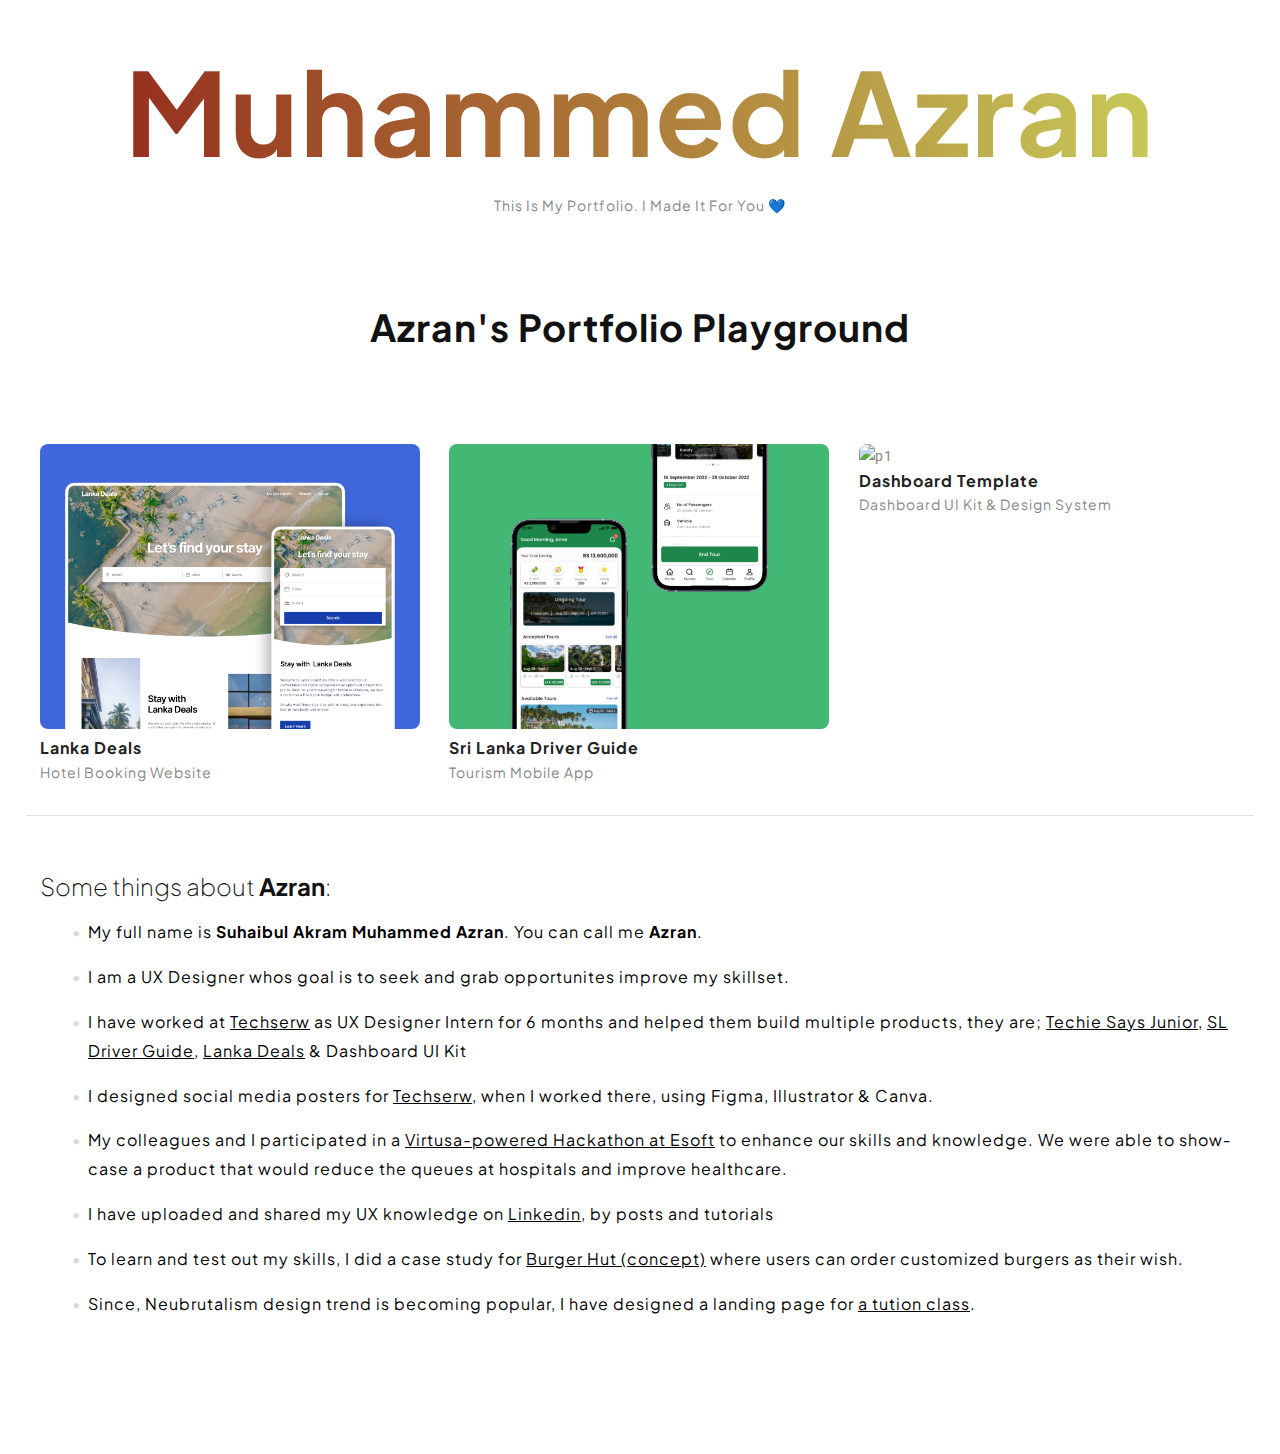
==== index.html @ 8e79121b "Initial commit" ====
<!DOCTYPE html>
<html lang="en-US">

<head>
	<meta charset="UTF-8">
	<meta name="viewport" content="width=device-width, initial-scale=1">
	<title>Muhammed Azran</title>
	<link href='https://fonts.googleapis.com/css?family=Inter' rel='stylesheet'>
	<link href='https://fonts.googleapis.com/css?family=Plus Jakarta Sans' rel='stylesheet'>
	<link rel='stylesheet' href='css/woocommerce-layout.css' type='text/css' media='all' />
	<link rel='stylesheet' href='css/woocommerce-smallscreen.css' type='text/css'
		media='only screen and (max-width: 768px)' />
	<link rel='stylesheet' href='css/woocommerce.css' type='text/css' media='all' />
	<link rel='stylesheet' href='css/font-awesome.min.css' type='text/css' media='all' />
	<link rel='stylesheet' href='css/style.css' type='text/css' media='all' />
	<link rel='stylesheet'
		href='https://fonts.googleapis.com/css?family=Oswald:400,500,700%7CRoboto:400,500,700%7CHerr+Von+Muellerhoff:400,500,700%7CQuattrocento+Sans:400,500,700'
		type='text/css' media='all' />
	<link rel='stylesheet' href='css/easy-responsive-shortcodes.css' type='text/css' media='all' />
	<link rel="icon" type="image/png" href="./images/linkedin_pfp.jpg">
</head>

<body id="home" class="home page page-template page-template-template-portfolio page-template-template-portfolio-php">
	
	<div id="page">
		<div class="container">
			<header id="masthead" class="site-header">
				<div class="site-branding">
					<h1 class="site-title"><a href="index.html" rel="home" id="gradient">Muhammed Azran</a></h1>

				</div>
				<!-- <nav id="site-navigation" class="main-navigation">
					<button class="menu-toggle">Menu</button>
					<a class="skip-link screen-reader-text" href="#content">Skip to content</a>
					<div class="menu-menu-1-container">
						<ul id="menu-menu-1" class="menu">
							<li><a href="index.html">About</a></li>
							<li><a href="index.html">View resume</a></li>

						</ul>
					</div>
				</nav> -->
				<p id="hi" style="text-align: center; font-family: 'Plus Jakarta Sans'; ">This Is My Portfolio. I Made It For You 💙</p>
			</header>
			
			<!-- #masthead --> 
			<div id="content" class="site-content">
				
				<p id="intro">
					Azran's Portfolio Playground
				</p>
				
				<div id="primary" class="content-area column full">
					<main id="main" class="site-main">
						<div class="grid portfoliogrid">
							<article class="hentry">
								<header class="entry-header">
									<div class="entry-thumbnail">
										<a href="./projects/lanka_deals.html"><img src="./images/thumbnail/LD_thumbnail.png" style="border-radius: 8px;"
												alt="p1" /></a>
									</div>
									<h2 class="entry-title"><a href="./projects/lanka_deals.html" rel="bookmark">Lanka
											Deals</a></h2>
									<p class='portfoliotype'>Hotel Booking Website</p>
									
								</header>
							</article>

							<article class="hentry">
								<header class="entry-header">
									<div class="entry-thumbnail">
										<a href="./projects/lanka_deals.html"><img src="./images/thumbnail/DT_thumbnail.png" style="border-radius: 8px;"
												alt="p1" /></a>
									</div>
									<h2 class="entry-title"><a href="./projects/lanka_deals.html" rel="bookmark">Sri Lanka 
											Driver Guide</a></h2>
											<p class='portfoliotype'>Tourism Mobile App</p>
								</header>
							</article>

							<article class="hentry">
								<header class="entry-header">
									<div class="entry-thumbnail">
										<a href="portfolio-item.html"><img src="./images/thumbnail/DB_thumbnail.png" style="border-radius: 8px;"
												alt="p1" /></a>
									</div>
									<h2 class="entry-title"><a href="portfolio-item.html" rel="bookmark">Dashboard Template</a></h2>
									<p class='portfoliotype'>Dashboard UI Kit & Design System</p>
								</header>
							</article>

							

						</div>
						<!-- .grid -->
						
						
						<br />
						<div class="some-things" style="margin-top: 2%; margin-bottom: 10%;">
							
							<h2 id="heading_two" style="font-family: 'Plus Jakarta Sans';">Some things about <b>Azran</b>:</h2>
							<ul>
								<li>My full name is <b>Suhaibul Akram Muhammed Azran</b>. You can call me <b>Azran</b>.</li>
								<li>I am a UX Designer whos goal is to seek and grab opportunites improve my skillset.</li>
								<li>I have worked at <a href="https://www.linkedin.com/company/techserw/" target="_blank">Techserw</a> as UX Designer Intern for 6 months and helped them build multiple products, they are; <a href="https://www.linkedin.com/feed/update/urn:li:activity:7049580180809404416?updateEntityUrn=urn%3Ali%3Afs_feedUpdate%3A%28V2%2Curn%3Ali%3Aactivity%3A7049580180809404416%29" target="_blank">Techie Says Junior</a>, <a href="https://www.linkedin.com/posts/techserw_techserw-techserwlabs-digitaltourism-activity-7041606076043051008-Xbdq?utm_source=share&utm_medium=member_desktop" target="_blank">SL Driver Guide</a>, <a href="https://www.linkedin.com/posts/techserw_techserw-techserwlabs-webdevelopment-activity-7043968050135515136-sPEC?utm_source=share&utm_medium=member_desktop" target="_blank">Lanka Deals</a> & Dashboard UI Kit</li>
								<li>I designed social media posters for <a href="https://www.linkedin.com/company/techserw/" target="_blank">Techserw</a>, when I worked there, using Figma, Illustrator & Canva.</li>
								<li>My colleagues and I participated in a <a href="https://www.linkedin.com/posts/hanifa-rifnaz-89a1b9203_hackathon-hackathon2022-coding-activity-7036550914165387264-wun8?utm_source=share&utm_medium=member_desktop" target="_blank">Virtusa-powered Hackathon at Esoft</a> to enhance our skills and knowledge. We were able to showcase a product that would reduce the queues at hospitals and improve healthcare.</li>
								<li>I have uploaded and shared my UX knowledge on <a href="https://lk.linkedin.com/in/muhammed-azran-5962b0202" target="_blank">Linkedin</a>, by posts and tutorials</li>
								<li>To learn and test out my skills, I did a case study for <a href="https://www.behance.net/gallery/147103217/Burger-Hut-Design-project" target="_blank">Burger Hut (concept)</a>  where users can order customized burgers as their wish.</li>
								<li>Since, Neubrutalism design trend is becoming popular, I have designed a landing page for <a href="https://www.behance.net/gallery/167445521/Landing-page-with-Neubrutalism-design" target="_blank">a tution class</a>. </li>
							  </ul>
							  
						</div>
						
					</main>
					<!-- #main -->
					
				</div>
				<!-- #primary -->
			</div>
			<!-- #content -->
		</div>
		
		
		<!-- .container -->
		<!-- <footer id="colophon" class="site-footer">
			<div class="container">
				<div class="site-info">
					
					
				</div>
			</div>
		</footer> -->
		<a href="#top" class="smoothup" title="Back to top"><span class="genericon genericon-collapse"></span></a>
	</div>
	<!-- #page -->
	<script src='js/jquery.js'></script>
	<script src='js/plugins.js'></script>
	<script src='js/scripts.js'></script>
	<script src='js/masonry.pkgd.min.js'></script>
</body>

</html>
---- css/woocommerce-layout.css ----
.woocommerce #content div.product .woocommerce-tabs ul.tabs:after,.woocommerce #content div.product .woocommerce-tabs ul.tabs:before,.woocommerce #content div.product div.thumbnails:after,.woocommerce #content div.product div.thumbnails:before,.woocommerce .col2-set:after,.woocommerce .col2-set:before,.woocommerce div.product .woocommerce-tabs ul.tabs:after,.woocommerce div.product .woocommerce-tabs ul.tabs:before,.woocommerce div.product div.thumbnails:after,.woocommerce div.product div.thumbnails:before,.woocommerce-page #content div.product .woocommerce-tabs ul.tabs:after,.woocommerce-page #content div.product .woocommerce-tabs ul.tabs:before,.woocommerce-page #content div.product div.thumbnails:after,.woocommerce-page #content div.product div.thumbnails:before,.woocommerce-page .col2-set:after,.woocommerce-page .col2-set:before,.woocommerce-page div.product .woocommerce-tabs ul.tabs:after,.woocommerce-page div.product .woocommerce-tabs ul.tabs:before,.woocommerce-page div.product div.thumbnails:after,.woocommerce-page div.product div.thumbnails:before{content:" ";display:table}.woocommerce #content div.product .woocommerce-tabs,.woocommerce #content div.product .woocommerce-tabs ul.tabs:after,.woocommerce #content div.product div.thumbnails a.first,.woocommerce #content div.product div.thumbnails:after,.woocommerce .cart-collaterals:after,.woocommerce .col2-set:after,.woocommerce .woocommerce-pagination ul.page-numbers:after,.woocommerce div.product .woocommerce-tabs,.woocommerce div.product .woocommerce-tabs ul.tabs:after,.woocommerce div.product div.thumbnails a.first,.woocommerce div.product div.thumbnails:after,.woocommerce ul.products,.woocommerce ul.products li.first,.woocommerce ul.products:after,.woocommerce-page #content div.product .woocommerce-tabs,.woocommerce-page #content div.product .woocommerce-tabs ul.tabs:after,.woocommerce-page #content div.product div.thumbnails a.first,.woocommerce-page #content div.product div.thumbnails:after,.woocommerce-page .cart-collaterals:after,.woocommerce-page .col2-set:after,.woocommerce-page .woocommerce-pagination ul.page-numbers:after,.woocommerce-page div.product .woocommerce-tabs,.woocommerce-page div.product .woocommerce-tabs ul.tabs:after,.woocommerce-page div.product div.thumbnails a.first,.woocommerce-page div.product div.thumbnails:after,.woocommerce-page ul.products,.woocommerce-page ul.products li.first,.woocommerce-page ul.products:after{clear:both}.woocommerce .col2-set,.woocommerce-page .col2-set{width:100%}.woocommerce .col2-set .col-1,.woocommerce-page .col2-set .col-1{float:left;width:48%}.woocommerce .col2-set .col-2,.woocommerce-page .col2-set .col-2{float:right;width:48%}.woocommerce img,.woocommerce-page img{height:auto;max-width:100%}.woocommerce #content div.product div.images,.woocommerce div.product div.images,.woocommerce-page #content div.product div.images,.woocommerce-page div.product div.images{float:left;width:48%}.woocommerce #content div.product div.thumbnails a,.woocommerce div.product div.thumbnails a,.woocommerce-page #content div.product div.thumbnails a,.woocommerce-page div.product div.thumbnails a{float:left;width:30.75%;margin-right:3.8%;margin-bottom:1em}.woocommerce #content div.product div.thumbnails a.last,.woocommerce div.product div.thumbnails a.last,.woocommerce-page #content div.product div.thumbnails a.last,.woocommerce-page div.product div.thumbnails a.last{margin-right:0}.woocommerce #content div.product div.thumbnails.columns-1 a,.woocommerce div.product div.thumbnails.columns-1 a,.woocommerce-page #content div.product div.thumbnails.columns-1 a,.woocommerce-page div.product div.thumbnails.columns-1 a{width:100%;margin-right:0;float:none}.woocommerce #content div.product div.thumbnails.columns-2 a,.woocommerce div.product div.thumbnails.columns-2 a,.woocommerce-page #content div.product div.thumbnails.columns-2 a,.woocommerce-page div.product div.thumbnails.columns-2 a{width:48%}.woocommerce #content div.product div.thumbnails.columns-4 a,.woocommerce div.product div.thumbnails.columns-4 a,.woocommerce-page #content div.product div.thumbnails.columns-4 a,.woocommerce-page div.product div.thumbnails.columns-4 a{width:22.05%}.woocommerce #content div.product div.thumbnails.columns-5 a,.woocommerce div.product div.thumbnails.columns-5 a,.woocommerce-page #content div.product div.thumbnails.columns-5 a,.woocommerce-page div.product div.thumbnails.columns-5 a{width:16.9%}.woocommerce #content div.product div.summary,.woocommerce div.product div.summary,.woocommerce-page #content div.product div.summary,.woocommerce-page div.product div.summary{float:right;width:48%}.woocommerce #content div.product .woocommerce-tabs ul.tabs li,.woocommerce div.product .woocommerce-tabs ul.tabs li,.woocommerce-page #content div.product .woocommerce-tabs ul.tabs li,.woocommerce-page div.product .woocommerce-tabs ul.tabs li{display:inline-block}.woocommerce #content div.product #reviews .comment:after,.woocommerce #content div.product #reviews .comment:before,.woocommerce .woocommerce-pagination ul.page-numbers:after,.woocommerce .woocommerce-pagination ul.page-numbers:before,.woocommerce div.product #reviews .comment:after,.woocommerce div.product #reviews .comment:before,.woocommerce ul.products:after,.woocommerce ul.products:before,.woocommerce-page #content div.product #reviews .comment:after,.woocommerce-page #content div.product #reviews .comment:before,.woocommerce-page .woocommerce-pagination ul.page-numbers:after,.woocommerce-page .woocommerce-pagination ul.page-numbers:before,.woocommerce-page div.product #reviews .comment:after,.woocommerce-page div.product #reviews .comment:before,.woocommerce-page ul.products:after,.woocommerce-page ul.products:before{content:" ";display:table}.woocommerce #content div.product #reviews .comment:after,.woocommerce div.product #reviews .comment:after,.woocommerce-page #content div.product #reviews .comment:after,.woocommerce-page div.product #reviews .comment:after{clear:both}.woocommerce #content div.product #reviews .comment img,.woocommerce div.product #reviews .comment img,.woocommerce-page #content div.product #reviews .comment img,.woocommerce-page div.product #reviews .comment img{float:right;height:auto}.woocommerce ul.products li.product,.woocommerce-page ul.products li.product{float:left;margin:0 3.8% 2.992em 0;padding:0;position:relative;width:22.05%}.woocommerce ul.products li.last,.woocommerce-page ul.products li.last{margin-right:0}.woocommerce-page.columns-1 ul.products li.product,.woocommerce.columns-1 ul.products li.product{width:100%;margin-right:0}.woocommerce-page.columns-2 ul.products li.product,.woocommerce.columns-2 ul.products li.product{width:48%}.woocommerce-page.columns-3 ul.products li.product,.woocommerce.columns-3 ul.products li.product{width:30.75%}.woocommerce-page.columns-5 ul.products li.product,.woocommerce.columns-5 ul.products li.product{width:16.95%}.woocommerce-page.columns-6 ul.products li.product,.woocommerce.columns-6 ul.products li.product{width:13.5%}.woocommerce .woocommerce-result-count,.woocommerce-page .woocommerce-result-count{float:left}.woocommerce .woocommerce-ordering,.woocommerce-page .woocommerce-ordering{float:right}.woocommerce .woocommerce-pagination ul.page-numbers li,.woocommerce-page .woocommerce-pagination ul.page-numbers li{display:inline-block}.woocommerce #content table.cart img,.woocommerce table.cart img,.woocommerce-page #content table.cart img,.woocommerce-page table.cart img{height:auto}.woocommerce #content table.cart td.actions,.woocommerce table.cart td.actions,.woocommerce-page #content table.cart td.actions,.woocommerce-page table.cart td.actions{text-align:right}.woocommerce #content table.cart td.actions .input-text,.woocommerce table.cart td.actions .input-text,.woocommerce-page #content table.cart td.actions .input-text,.woocommerce-page table.cart td.actions .input-text{width:80px}.woocommerce #content table.cart td.actions .coupon,.woocommerce table.cart td.actions .coupon,.woocommerce-page #content table.cart td.actions .coupon,.woocommerce-page table.cart td.actions .coupon{float:left}.woocommerce #content table.cart td.actions .coupon label,.woocommerce table.cart td.actions .coupon label,.woocommerce-page #content table.cart td.actions .coupon label,.woocommerce-page table.cart td.actions .coupon label{display:none}.woocommerce .cart-collaterals .shipping_calculator:after,.woocommerce .cart-collaterals .shipping_calculator:before,.woocommerce .cart-collaterals:after,.woocommerce .cart-collaterals:before,.woocommerce form .form-row:after,.woocommerce form .form-row:before,.woocommerce ul.cart_list li:after,.woocommerce ul.cart_list li:before,.woocommerce ul.product_list_widget li:after,.woocommerce ul.product_list_widget li:before,.woocommerce-page .cart-collaterals .shipping_calculator:after,.woocommerce-page .cart-collaterals .shipping_calculator:before,.woocommerce-page .cart-collaterals:after,.woocommerce-page .cart-collaterals:before,.woocommerce-page form .form-row:after,.woocommerce-page form .form-row:before,.woocommerce-page ul.cart_list li:after,.woocommerce-page ul.cart_list li:before,.woocommerce-page ul.product_list_widget li:after,.woocommerce-page ul.product_list_widget li:before{content:" ";display:table}.woocommerce .cart-collaterals,.woocommerce-page .cart-collaterals{width:100%}.woocommerce .cart-collaterals .related,.woocommerce-page .cart-collaterals .related{width:30.75%;float:left}.woocommerce .cart-collaterals .cross-sells,.woocommerce-page .cart-collaterals .cross-sells{width:48%;float:left}.woocommerce .cart-collaterals .cross-sells ul.products,.woocommerce-page .cart-collaterals .cross-sells ul.products{float:none}.woocommerce .cart-collaterals .cross-sells ul.products li,.woocommerce-page .cart-collaterals .cross-sells ul.products li{width:48%}.woocommerce .cart-collaterals .shipping_calculator,.woocommerce-page .cart-collaterals .shipping_calculator{width:48%;clear:right;float:right}.woocommerce .cart-collaterals .shipping_calculator:after,.woocommerce form .form-row-wide,.woocommerce form .form-row:after,.woocommerce ul.cart_list li:after,.woocommerce ul.product_list_widget li:after,.woocommerce-page .cart-collaterals .shipping_calculator:after,.woocommerce-page form .form-row-wide,.woocommerce-page form .form-row:after,.woocommerce-page ul.cart_list li:after,.woocommerce-page ul.product_list_widget li:after{clear:both}.woocommerce .cart-collaterals .shipping_calculator .col2-set .col-1,.woocommerce .cart-collaterals .shipping_calculator .col2-set .col-2,.woocommerce-page .cart-collaterals .shipping_calculator .col2-set .col-1,.woocommerce-page .cart-collaterals .shipping_calculator .col2-set .col-2{width:47%}.woocommerce .cart-collaterals .cart_totals,.woocommerce-page .cart-collaterals .cart_totals{float:right;width:48%}.woocommerce ul.cart_list li img,.woocommerce ul.product_list_widget li img,.woocommerce-page ul.cart_list li img,.woocommerce-page ul.product_list_widget li img{float:right;height:auto}.woocommerce form .form-row label,.woocommerce-page form .form-row label{display:block}.woocommerce form .form-row label.checkbox,.woocommerce-page form .form-row label.checkbox{display:inline}.woocommerce form .form-row select,.woocommerce-page form .form-row select{width:100%}.woocommerce form .form-row .input-text,.woocommerce-page form .form-row .input-text{box-sizing:border-box;width:100%}.woocommerce form .form-row-first,.woocommerce form .form-row-last,.woocommerce-page form .form-row-first,.woocommerce-page form .form-row-last{float:left;width:47%;overflow:visible}.woocommerce form .form-row-last,.woocommerce-page form .form-row-last{float:right}.woocommerce #payment .form-row select,.woocommerce-page #payment .form-row select{width:auto}.woocommerce #payment .terms,.woocommerce #payment .wc-terms-and-conditions,.woocommerce-page #payment .terms,.woocommerce-page #payment .wc-terms-and-conditions{text-align:left;padding:0 1em 0 0;float:left}.woocommerce #payment #place_order,.woocommerce-page #payment #place_order{float:right}.twentyfourteen .tfwc{padding:12px 10px 0;max-width:474px;margin:0 auto}.twentyfourteen .tfwc .product .entry-summary{padding:0!important;margin:0 0 1.618em!important}.twentyfourteen .tfwc div.product.hentry.has-post-thumbnail{margin-top:0}.twentyfourteen .tfwc .product .images img{margin-bottom:1em}@media screen and (min-width:673px){.twentyfourteen .tfwc{padding-right:30px;padding-left:30px}}@media screen and (min-width:1040px){.twentyfourteen .tfwc{padding-right:15px;padding-left:15px}}@media screen and (min-width:1110px){.twentyfourteen .tfwc{padding-right:30px;padding-left:30px}}@media screen and (min-width:1218px){.twentyfourteen .tfwc{margin-right:54px}.full-width .twentyfourteen .tfwc{margin-right:auto}}.twentyfifteen .t15wc{padding-left:7.6923%;padding-right:7.6923%;padding-top:7.6923%;margin-bottom:7.6923%;background:#fff;box-shadow:0 0 1px rgba(0,0,0,.15)}.twentyfifteen .t15wc .page-title{margin-left:0}@media screen and (min-width:38.75em){.twentyfifteen .t15wc{margin-right:7.6923%;margin-left:7.6923%;margin-top:8.3333%}}@media screen and (min-width:59.6875em){.twentyfifteen .t15wc{margin-left:8.3333%;margin-right:8.3333%;padding:10%}.single-product .twentyfifteen .entry-summary{padding:0!important}}.twentysixteen .site-main{margin-right:7.6923%;margin-left:7.6923%}.twentysixteen .entry-summary{margin-right:0;margin-left:0}#content .twentysixteen div.product div.images,#content .twentysixteen div.product div.summary{width:46.42857%}@media screen and (min-width:44.375em){.twentysixteen .site-main{margin-right:23.0769%}}@media screen and (min-width:56.875em){.twentysixteen .site-main{margin-right:0;margin-left:0}.no-sidebar .twentysixteen .site-main{margin-right:15%;margin-left:15%}.no-sidebar .twentysixteen .entry-summary{margin-right:0;margin-left:0}}
---- css/woocommerce-smallscreen.css ----
.woocommerce table.shop_table_responsive tbody th,.woocommerce table.shop_table_responsive thead,.woocommerce-page table.shop_table_responsive tbody th,.woocommerce-page table.shop_table_responsive thead{display:none}.woocommerce table.shop_table_responsive tbody tr:first-child td:first-child,.woocommerce-page table.shop_table_responsive tbody tr:first-child td:first-child{border-top:0}.woocommerce table.shop_table_responsive tr,.woocommerce-page table.shop_table_responsive tr{display:block}.woocommerce table.shop_table_responsive tr td,.woocommerce-page table.shop_table_responsive tr td{display:block;text-align:right!important}.woocommerce #content table.cart .product-thumbnail,.woocommerce table.cart .product-thumbnail,.woocommerce table.my_account_orders tr td.order-actions:before,.woocommerce table.shop_table_responsive tr td.actions:before,.woocommerce table.shop_table_responsive tr td.product-remove:before,.woocommerce-page #content table.cart .product-thumbnail,.woocommerce-page table.cart .product-thumbnail,.woocommerce-page table.my_account_orders tr td.order-actions:before,.woocommerce-page table.shop_table_responsive tr td.actions:before,.woocommerce-page table.shop_table_responsive tr td.product-remove:before{display:none}.woocommerce table.shop_table_responsive tr td.order-actions,.woocommerce-page table.shop_table_responsive tr td.order-actions{text-align:left!important}.woocommerce table.shop_table_responsive tr td:before,.woocommerce-page table.shop_table_responsive tr td:before{content:attr(data-title) ": ";font-weight:700;float:left}.woocommerce table.shop_table_responsive tr:nth-child(2n) td,.woocommerce-page table.shop_table_responsive tr:nth-child(2n) td{background-color:rgba(0,0,0,.025)}.woocommerce table.my_account_orders tr td.order-actions,.woocommerce-page table.my_account_orders tr td.order-actions{text-align:left}.woocommerce table.my_account_orders tr td.order-actions .button,.woocommerce-page table.my_account_orders tr td.order-actions .button{float:none;margin:.125em .25em .125em 0}.woocommerce .col2-set .col-1,.woocommerce .col2-set .col-2,.woocommerce-page .col2-set .col-1,.woocommerce-page .col2-set .col-2{float:none;width:100%}.woocommerce ul.products li.product,.woocommerce-page ul.products li.product,.woocommerce-page[class*=columns-] ul.products li.product,.woocommerce[class*=columns-] ul.products li.product{width:48%;float:left;clear:both;margin:0 0 2.992em}.woocommerce ul.products li.product:nth-child(2n),.woocommerce-page ul.products li.product:nth-child(2n),.woocommerce-page[class*=columns-] ul.products li.product:nth-child(2n),.woocommerce[class*=columns-] ul.products li.product:nth-child(2n){float:right;clear:none!important}.woocommerce #content div.product div.images,.woocommerce #content div.product div.summary,.woocommerce div.product div.images,.woocommerce div.product div.summary,.woocommerce-page #content div.product div.images,.woocommerce-page #content div.product div.summary,.woocommerce-page div.product div.images,.woocommerce-page div.product div.summary{float:none;width:100%}.woocommerce #content table.cart td.actions,.woocommerce table.cart td.actions,.woocommerce-page #content table.cart td.actions,.woocommerce-page table.cart td.actions{text-align:left}.woocommerce #content table.cart td.actions .coupon,.woocommerce table.cart td.actions .coupon,.woocommerce-page #content table.cart td.actions .coupon,.woocommerce-page table.cart td.actions .coupon{float:none;padding-bottom:.5em}.woocommerce #content table.cart td.actions .coupon:after,.woocommerce #content table.cart td.actions .coupon:before,.woocommerce table.cart td.actions .coupon:after,.woocommerce table.cart td.actions .coupon:before,.woocommerce-page #content table.cart td.actions .coupon:after,.woocommerce-page #content table.cart td.actions .coupon:before,.woocommerce-page table.cart td.actions .coupon:after,.woocommerce-page table.cart td.actions .coupon:before{content:" ";display:table}.woocommerce #content table.cart td.actions .coupon:after,.woocommerce table.cart td.actions .coupon:after,.woocommerce-page #content table.cart td.actions .coupon:after,.woocommerce-page table.cart td.actions .coupon:after{clear:both}.woocommerce #content table.cart td.actions .button,.woocommerce #content table.cart td.actions .input-text,.woocommerce #content table.cart td.actions input,.woocommerce table.cart td.actions .button,.woocommerce table.cart td.actions .input-text,.woocommerce table.cart td.actions input,.woocommerce-page #content table.cart td.actions .button,.woocommerce-page #content table.cart td.actions .input-text,.woocommerce-page #content table.cart td.actions input,.woocommerce-page table.cart td.actions .button,.woocommerce-page table.cart td.actions .input-text,.woocommerce-page table.cart td.actions input{width:48%;box-sizing:border-box}.woocommerce #content table.cart td.actions .button.alt,.woocommerce #content table.cart td.actions .input-text+.button,.woocommerce table.cart td.actions .button.alt,.woocommerce table.cart td.actions .input-text+.button,.woocommerce-page #content table.cart td.actions .button.alt,.woocommerce-page #content table.cart td.actions .input-text+.button,.woocommerce-page table.cart td.actions .button.alt,.woocommerce-page table.cart td.actions .input-text+.button{float:right}.woocommerce .cart-collaterals .cart_totals,.woocommerce .cart-collaterals .cross-sells,.woocommerce .cart-collaterals .shipping_calculator,.woocommerce-page .cart-collaterals .cart_totals,.woocommerce-page .cart-collaterals .cross-sells,.woocommerce-page .cart-collaterals .shipping_calculator{width:100%;float:none;text-align:left}.woocommerce-page.woocommerce-checkout form.login .form-row,.woocommerce.woocommerce-checkout form.login .form-row{width:100%;float:none}.woocommerce #payment .terms,.woocommerce-page #payment .terms{text-align:left;padding:0}.woocommerce #payment #place_order,.woocommerce-page #payment #place_order{float:none;width:100%;box-sizing:border-box;margin-bottom:1em}.woocommerce .lost_reset_password .form-row-first,.woocommerce .lost_reset_password .form-row-last,.woocommerce-page .lost_reset_password .form-row-first,.woocommerce-page .lost_reset_password .form-row-last{width:100%;float:none;margin-right:0}.single-product .twentythirteen .panel{padding-left:20px!important;padding-right:20px!important}
---- css/woocommerce.css ----
@charset "UTF-8";.clear,.woocommerce .woocommerce-breadcrumb:after,.woocommerce .woocommerce-error:after,.woocommerce .woocommerce-info:after,.woocommerce .woocommerce-message:after{clear:both}@-webkit-keyframes spin{100%{-webkit-transform:rotate(360deg)}}@-moz-keyframes spin{100%{-moz-transform:rotate(360deg)}}@keyframes spin{100%{-webkit-transform:rotate(360deg);-moz-transform:rotate(360deg);-ms-transform:rotate(360deg);-o-transform:rotate(360deg);transform:rotate(360deg)}}@font-face{font-family:star;src:url(../fonts/star.eot);src:url(../fonts/star.eot?#iefix) format("embedded-opentype"),url(../fonts/star.woff) format("woff"),url(../fonts/star.ttf) format("truetype"),url(../fonts/star.svg#star) format("svg");font-weight:400;font-style:normal}@font-face{font-family:WooCommerce;src:url(../fonts/WooCommerce.eot);src:url(../fonts/WooCommerce.eot?#iefix) format("embedded-opentype"),url(../fonts/WooCommerce.woff) format("woff"),url(../fonts/WooCommerce.ttf) format("truetype"),url(../fonts/WooCommerce.svg#WooCommerce) format("svg");font-weight:400;font-style:normal}p.demo_store{position:fixed;top:0;left:0;right:0;margin:0;width:100%;font-size:1em;padding:1em 0;text-align:center;background-color:#a46497;color:#fff;z-index:99998;box-shadow:0 1px 1em rgba(0,0,0,.2)}p.demo_store a{color:#fff}.admin-bar p.demo_store{top:32px}.woocommerce .blockUI.blockOverlay{position:relative}.woocommerce .blockUI.blockOverlay:before,.woocommerce .loader:before{height:1em;width:1em;position:absolute;top:50%;left:50%;margin-left:-.5em;margin-top:-.5em;display:block;content:"";-webkit-animation:spin 1s ease-in-out infinite;-moz-animation:spin 1s ease-in-out infinite;animation:spin 1s ease-in-out infinite;background:url(../images/icons/loader.svg) center center;background-size:cover;line-height:1;text-align:center;font-size:2em;color:rgba(0,0,0,.75)}.woocommerce a.remove{display:block;font-size:1.5em;height:1em;width:1em;text-align:center;line-height:1;border-radius:100%;color:red!important;text-decoration:none;font-weight:700;border:0}.woocommerce a.remove:hover{color:#fff!important;background:red}.woocommerce .woocommerce-error,.woocommerce .woocommerce-info,.woocommerce .woocommerce-message{padding:1em 2em 1em 3.5em!important;margin:0 0 2em!important;position:relative;background-color:#f7f6f7;color:#515151;border-top:3px solid #a46497;list-style:none!important;width:auto;word-wrap:break-word}.woocommerce .woocommerce-error:after,.woocommerce .woocommerce-error:before,.woocommerce .woocommerce-info:after,.woocommerce .woocommerce-info:before,.woocommerce .woocommerce-message:after,.woocommerce .woocommerce-message:before{content:" ";display:table}.woocommerce .woocommerce-error:before,.woocommerce .woocommerce-info:before,.woocommerce .woocommerce-message:before{font-family:WooCommerce;content:"\e028";display:inline-block;position:absolute;top:1em;left:1.5em}.woocommerce .woocommerce-error .button,.woocommerce .woocommerce-info .button,.woocommerce .woocommerce-message .button{float:right}.woocommerce .woocommerce-error li,.woocommerce .woocommerce-info li,.woocommerce .woocommerce-message li{list-style:none!important;padding-left:0!important;margin-left:0!important}.woocommerce .woocommerce-message{border-top-color:#8fae1b}.woocommerce .woocommerce-message:before{content:"\e015";color:#8fae1b}.woocommerce .woocommerce-info{border-top-color:#1e85be}.woocommerce .woocommerce-info:before{color:#1e85be}.woocommerce .woocommerce-error{border-top-color:#b81c23}.woocommerce .woocommerce-error:before{content:"\e016";color:#b81c23}.woocommerce small.note{display:block;color:#777;font-size:.857em;margin-top:10px}.woocommerce .woocommerce-breadcrumb{margin:0 0 1em;padding:0;font-size:.92em;color:#777}.woocommerce .woocommerce-breadcrumb:after,.woocommerce .woocommerce-breadcrumb:before{content:" ";display:table}.woocommerce .woocommerce-breadcrumb a{color:#777}.woocommerce .quantity .qty{width:3.631em;text-align:center}.woocommerce div.product{margin-bottom:0;position:relative}.woocommerce div.product .product_title{clear:none;margin-top:0;padding:0}.woocommerce #reviews #comments .add_review:after,.woocommerce .products ul:after,.woocommerce div.product form.cart:after,.woocommerce div.product p.cart:after,.woocommerce nav.woocommerce-pagination ul,.woocommerce ul.products:after{clear:both}.woocommerce div.product p.price,.woocommerce div.product span.price{color:#77a464;font-size:1.25em}.woocommerce div.product p.price ins,.woocommerce div.product span.price ins{background:inherit;font-weight:700}.woocommerce div.product p.price del,.woocommerce div.product span.price del{opacity:.5}.woocommerce div.product p.stock{font-size:.92em}.woocommerce div.product .stock{color:#77a464}.woocommerce div.product .out-of-stock{color:red}.woocommerce div.product .woocommerce-product-rating{margin-bottom:1.618em}.woocommerce div.product div.images,.woocommerce div.product div.summary{margin-bottom:2em}.woocommerce div.product div.images img{display:block;width:100%;height:auto;box-shadow:none}.woocommerce div.product div.images div.thumbnails{padding-top:1em}.woocommerce div.product div.social{text-align:right;margin:0 0 1em}.woocommerce div.product div.social span{margin:0 0 0 2px}.woocommerce div.product div.social span span{margin:0}.woocommerce div.product div.social span .stButton .chicklets{padding-left:16px;width:0}.woocommerce div.product div.social iframe{float:left;margin-top:3px}.woocommerce div.product .woocommerce-tabs ul.tabs{list-style:none;padding:0 0 0 1em;margin:0 0 1.618em;overflow:hidden;position:relative}.woocommerce div.product .woocommerce-tabs ul.tabs li{border:1px solid #d3ced2;background-color:#ebe9eb;display:inline-block;position:relative;z-index:0;border-radius:4px 4px 0 0;margin:0 -5px;padding:0 1em}.woocommerce div.product .woocommerce-tabs ul.tabs li a{display:inline-block;padding:.5em 0;font-weight:700;color:#515151;text-decoration:none}.woocommerce div.product form.cart:after,.woocommerce div.product form.cart:before,.woocommerce div.product p.cart:after,.woocommerce div.product p.cart:before{display:table;content:" "}.woocommerce div.product .woocommerce-tabs ul.tabs li a:hover{text-decoration:none;color:#6b6b6b}.woocommerce div.product .woocommerce-tabs ul.tabs li.active{background:#fff;z-index:2;border-bottom-color:#fff}.woocommerce div.product .woocommerce-tabs ul.tabs li.active a{color:inherit;text-shadow:inherit}.woocommerce div.product .woocommerce-tabs ul.tabs li.active:before{box-shadow:2px 2px 0 #fff}.woocommerce div.product .woocommerce-tabs ul.tabs li.active:after{box-shadow:-2px 2px 0 #fff}.woocommerce div.product .woocommerce-tabs ul.tabs li:after,.woocommerce div.product .woocommerce-tabs ul.tabs li:before{border:1px solid #d3ced2;position:absolute;bottom:-1px;width:5px;height:5px;content:" "}.woocommerce div.product .woocommerce-tabs ul.tabs li:before{left:-6px;-webkit-border-bottom-right-radius:4px;-moz-border-bottom-right-radius:4px;border-bottom-right-radius:4px;border-width:0 1px 1px 0;box-shadow:2px 2px 0 #ebe9eb}.woocommerce div.product .woocommerce-tabs ul.tabs li:after{right:-6px;-webkit-border-bottom-left-radius:4px;-moz-border-bottom-left-radius:4px;border-bottom-left-radius:4px;border-width:0 0 1px 1px;box-shadow:-2px 2px 0 #ebe9eb}.woocommerce div.product .woocommerce-tabs ul.tabs:before{position:absolute;content:" ";width:100%;bottom:0;left:0;border-bottom:1px solid #d3ced2;z-index:1}.woocommerce div.product .woocommerce-tabs .panel{margin:0 0 2em;padding:0}.woocommerce div.product form.cart,.woocommerce div.product p.cart{margin-bottom:2em}.woocommerce div.product form.cart div.quantity{float:left;margin:0 4px 0 0}.woocommerce div.product form.cart table{border-width:0 0 1px}.woocommerce div.product form.cart table td{padding-left:0}.woocommerce div.product form.cart table div.quantity{float:none;margin:0}.woocommerce div.product form.cart table small.stock{display:block;float:none}.woocommerce div.product form.cart .variations{margin-bottom:1em;border:0;width:100%}.woocommerce div.product form.cart .variations td,.woocommerce div.product form.cart .variations th{border:0;vertical-align:top;line-height:2em}.woocommerce div.product form.cart .variations label{font-weight:700}.woocommerce div.product form.cart .variations select{max-width:100%;min-width:75%;display:inline-block;margin-right:1em}.woocommerce div.product form.cart .variations td.label{padding-right:1em}.woocommerce div.product form.cart .woocommerce-variation-description p{margin-bottom:1em}.woocommerce div.product form.cart .reset_variations{visibility:hidden;font-size:.83em}.woocommerce div.product form.cart .wc-no-matching-variations{display:none}.woocommerce div.product form.cart .button{vertical-align:middle;float:left}.woocommerce div.product form.cart .group_table td.label{padding-right:1em;padding-left:1em}.woocommerce div.product form.cart .group_table td{vertical-align:top;padding-bottom:.5em;border:0}.woocommerce span.onsale{min-height:3.236em;min-width:3.236em;padding:.202em;font-weight:700;position:absolute;text-align:center;line-height:3.236;top:-.5em;left:-.5em;margin:0;border-radius:100%;background-color:#77a464;color:#fff;font-size:.857em;-webkit-font-smoothing:antialiased}.woocommerce .products ul,.woocommerce ul.products{margin:0 0 1em;padding:0;list-style:none;clear:both}.woocommerce .products ul:after,.woocommerce .products ul:before,.woocommerce ul.products:after,.woocommerce ul.products:before{content:" ";display:table}.woocommerce .products ul li,.woocommerce ul.products li{list-style:none}.woocommerce ul.products li.product .onsale{top:0;right:0;left:auto;margin:-.5em -.5em 0 0}.woocommerce ul.products li.product h3{padding:.5em 0;margin:0;font-size:1em}.woocommerce ul.products li.product a{text-decoration:none}.woocommerce ul.products li.product a img{width:100%;height:auto;display:block;margin:0 0 1em;box-shadow:none}.woocommerce ul.products li.product strong{display:block}.woocommerce ul.products li.product .star-rating{font-size:.857em}.woocommerce ul.products li.product .button{margin-top:1em}.woocommerce ul.products li.product .price{color:#77a464;display:block;font-weight:400;margin-bottom:.5em;font-size:.857em}.woocommerce ul.products li.product .price del{color:inherit;opacity:.5;display:block}.woocommerce ul.products li.product .price ins{background:0 0;font-weight:700}.woocommerce ul.products li.product .price .from{font-size:.67em;margin:-2px 0 0;text-transform:uppercase;color:rgba(132,132,132,.5)}.woocommerce .woocommerce-ordering,.woocommerce .woocommerce-result-count{margin:0 0 1em}.woocommerce .woocommerce-ordering select{vertical-align:top}.woocommerce nav.woocommerce-pagination{text-align:center}.woocommerce nav.woocommerce-pagination ul{display:inline-block;white-space:nowrap;padding:0;border:1px solid #d3ced2;border-right:0;margin:1px}.woocommerce nav.woocommerce-pagination ul li{border-right:1px solid #d3ced2;padding:0;margin:0;float:left;display:inline;overflow:hidden}.woocommerce nav.woocommerce-pagination ul li a,.woocommerce nav.woocommerce-pagination ul li span{margin:0;text-decoration:none;line-height:1;font-size:1em;font-weight:400;padding:.5em;min-width:1em;display:block}.woocommerce nav.woocommerce-pagination ul li a:focus,.woocommerce nav.woocommerce-pagination ul li a:hover,.woocommerce nav.woocommerce-pagination ul li span.current{background:#ebe9eb;color:#8a7e88}.woocommerce #respond input#submit,.woocommerce a.button,.woocommerce button.button,.woocommerce input.button{font-size:100%;margin:0;line-height:1;cursor:pointer;position:relative;font-family:inherit;text-decoration:none;overflow:visible;padding:.618em 1em;font-weight:700;border-radius:3px;left:auto;color:#515151;background-color:#ebe9eb;border:0;white-space:nowrap;display:inline-block;background-image:none;box-shadow:none;-webkit-box-shadow:none;text-shadow:none}.woocommerce #respond input#submit.loading,.woocommerce a.button.loading,.woocommerce button.button.loading,.woocommerce input.button.loading{opacity:.25;padding-right:2.618em}.woocommerce #respond input#submit.loading:after,.woocommerce a.button.loading:after,.woocommerce button.button.loading:after,.woocommerce input.button.loading:after{font-family:WooCommerce;content:"\e01c";vertical-align:top;-webkit-font-smoothing:antialiased;font-weight:400;position:absolute;top:.618em;right:1em;-webkit-animation:spin 2s linear infinite;-moz-animation:spin 2s linear infinite;animation:spin 2s linear infinite}.woocommerce #respond input#submit.added:after,.woocommerce a.button.added:after,.woocommerce button.button.added:after,.woocommerce input.button.added:after{font-family:WooCommerce;content:"\e017";margin-left:.53em;vertical-align:bottom}.woocommerce #respond input#submit:hover,.woocommerce a.button:hover,.woocommerce button.button:hover,.woocommerce input.button:hover{background-color:#dad8da;text-decoration:none;background-image:none;color:#515151}.woocommerce #respond input#submit.alt,.woocommerce a.button.alt,.woocommerce button.button.alt,.woocommerce input.button.alt{background-color:#a46497;color:#fff;-webkit-font-smoothing:antialiased}.woocommerce #respond input#submit.alt:hover,.woocommerce a.button.alt:hover,.woocommerce button.button.alt:hover,.woocommerce input.button.alt:hover{background-color:#935386;color:#fff}.woocommerce #respond input#submit.alt.disabled,.woocommerce #respond input#submit.alt.disabled:hover,.woocommerce #respond input#submit.alt:disabled,.woocommerce #respond input#submit.alt:disabled:hover,.woocommerce #respond input#submit.alt:disabled[disabled],.woocommerce #respond input#submit.alt:disabled[disabled]:hover,.woocommerce a.button.alt.disabled,.woocommerce a.button.alt.disabled:hover,.woocommerce a.button.alt:disabled,.woocommerce a.button.alt:disabled:hover,.woocommerce a.button.alt:disabled[disabled],.woocommerce a.button.alt:disabled[disabled]:hover,.woocommerce button.button.alt.disabled,.woocommerce button.button.alt.disabled:hover,.woocommerce button.button.alt:disabled,.woocommerce button.button.alt:disabled:hover,.woocommerce button.button.alt:disabled[disabled],.woocommerce button.button.alt:disabled[disabled]:hover,.woocommerce input.button.alt.disabled,.woocommerce input.button.alt.disabled:hover,.woocommerce input.button.alt:disabled,.woocommerce input.button.alt:disabled:hover,.woocommerce input.button.alt:disabled[disabled],.woocommerce input.button.alt:disabled[disabled]:hover{background-color:#a46497;color:#fff}.woocommerce #respond input#submit.disabled,.woocommerce #respond input#submit:disabled,.woocommerce #respond input#submit:disabled[disabled],.woocommerce a.button.disabled,.woocommerce a.button:disabled,.woocommerce a.button:disabled[disabled],.woocommerce button.button.disabled,.woocommerce button.button:disabled,.woocommerce button.button:disabled[disabled],.woocommerce input.button.disabled,.woocommerce input.button:disabled,.woocommerce input.button:disabled[disabled]{color:inherit;cursor:not-allowed;opacity:.5}.woocommerce #respond input#submit.disabled:hover,.woocommerce #respond input#submit:disabled:hover,.woocommerce #respond input#submit:disabled[disabled]:hover,.woocommerce a.button.disabled:hover,.woocommerce a.button:disabled:hover,.woocommerce a.button:disabled[disabled]:hover,.woocommerce button.button.disabled:hover,.woocommerce button.button:disabled:hover,.woocommerce button.button:disabled[disabled]:hover,.woocommerce input.button.disabled:hover,.woocommerce input.button:disabled:hover,.woocommerce input.button:disabled[disabled]:hover{color:inherit;background-color:#ebe9eb}.woocommerce .cart .button,.woocommerce .cart input.button{float:none}.woocommerce a.added_to_cart{padding-top:.5em;white-space:nowrap;display:inline-block}.woocommerce #reviews #comments .add_review:after,.woocommerce #reviews #comments .add_review:before,.woocommerce #reviews #comments ol.commentlist li .comment-text:after,.woocommerce #reviews #comments ol.commentlist li .comment-text:before,.woocommerce #reviews #comments ol.commentlist:after,.woocommerce #reviews #comments ol.commentlist:before{content:" ";display:table}.woocommerce #reviews h2 small{float:right;color:#777;font-size:15px;margin:10px 0 0}.woocommerce #reviews h2 small a{text-decoration:none;color:#777}.woocommerce #reviews h3{margin:0}.woocommerce #reviews #respond{margin:0;border:0;padding:0}.woocommerce #reviews #comment{height:75px}.woocommerce #reviews #comments h2{clear:none}.woocommerce #review_form #respond:after,.woocommerce #reviews #comments ol.commentlist li .comment-text:after,.woocommerce #reviews #comments ol.commentlist:after,.woocommerce .woocommerce-product-rating:after,.woocommerce td.product-name dl.variation:after{clear:both}.woocommerce #reviews #comments ol.commentlist{margin:0;width:100%;background:0 0;list-style:none}.woocommerce #reviews #comments ol.commentlist li{padding:0;margin:0 0 20px;position:relative;background:0;border:0}.woocommerce #reviews #comments ol.commentlist li .meta{color:#777;font-size:.75em}.woocommerce #reviews #comments ol.commentlist li img.avatar{float:left;position:absolute;top:0;left:0;padding:3px;width:32px;height:auto;background:#ebe9eb;border:1px solid #e4e1e3;margin:0;box-shadow:none}.woocommerce #reviews #comments ol.commentlist li .comment-text{margin:0 0 0 50px;border:1px solid #e4e1e3;border-radius:4px;padding:1em 1em 0}.woocommerce #reviews #comments ol.commentlist li .comment-text p{margin:0 0 1em}.woocommerce #reviews #comments ol.commentlist li .comment-text p.meta{font-size:.83em}.woocommerce #reviews #comments ol.commentlist ul.children{list-style:none;margin:20px 0 0 50px}.woocommerce #reviews #comments ol.commentlist ul.children .star-rating{display:none}.woocommerce #reviews #comments ol.commentlist #respond{border:1px solid #e4e1e3;border-radius:4px;padding:1em 1em 0;margin:20px 0 0 50px}.woocommerce #reviews #comments .commentlist>li:before{content:""}.woocommerce .star-rating{float:right;overflow:hidden;position:relative;height:1em;line-height:1;font-size:1em;width:5.4em;font-family:star}.woocommerce .star-rating:before{content:"\73\73\73\73\73";color:#d3ced2;float:left;top:0;left:0;position:absolute}.woocommerce .star-rating span{overflow:hidden;float:left;top:0;left:0;position:absolute;padding-top:1.5em}.woocommerce .star-rating span:before{content:"\53\53\53\53\53";top:0;position:absolute;left:0}.woocommerce .woocommerce-product-rating{line-height:2;display:block}.woocommerce .woocommerce-product-rating:after,.woocommerce .woocommerce-product-rating:before{content:" ";display:table}.woocommerce .woocommerce-product-rating .star-rating{margin:.5em 4px 0 0;float:left}.woocommerce .products .star-rating{display:block;margin:0 0 .5em;float:none}.woocommerce .hreview-aggregate .star-rating{margin:10px 0 0}.woocommerce #review_form #respond{position:static;margin:0;width:auto;padding:0;background:0 0;border:0}.woocommerce #review_form #respond:after,.woocommerce #review_form #respond:before{content:" ";display:table}.woocommerce p.stars a:before,.woocommerce p.stars a:hover~a:before{content:"\e021"}.woocommerce #review_form #respond p{margin:0 0 10px}.woocommerce #review_form #respond .form-submit input{left:auto}.woocommerce #review_form #respond textarea{box-sizing:border-box;width:100%}.woocommerce p.stars a{position:relative;height:1em;width:1em;text-indent:-999em;display:inline-block;text-decoration:none}.woocommerce p.stars a:before{display:block;position:absolute;top:0;left:0;width:1em;height:1em;line-height:1;font-family:WooCommerce;text-indent:0}.woocommerce table.shop_attributes td,.woocommerce table.shop_attributes th{line-height:1.5;border-bottom:1px dotted rgba(0,0,0,.1);border-top:0;margin:0}.woocommerce p.stars.selected a.active:before,.woocommerce p.stars:hover a:before{content:"\e020"}.woocommerce p.stars.selected a.active~a:before{content:"\e021"}.woocommerce p.stars.selected a:not(.active):before{content:"\e020"}.woocommerce table.shop_attributes{border:0;border-top:1px dotted rgba(0,0,0,.1);margin-bottom:1.618em;width:100%}.woocommerce table.shop_attributes th{width:150px;font-weight:700;padding:8px}.woocommerce table.shop_attributes td{font-style:italic;padding:0}.woocommerce table.shop_attributes td p{margin:0;padding:8px 0}.woocommerce table.shop_attributes .alt td,.woocommerce table.shop_attributes .alt th{background:rgba(0,0,0,.025)}.woocommerce table.shop_table{border:1px solid rgba(0,0,0,.1);margin:0 -1px 24px 0;text-align:left;width:100%;border-collapse:separate;border-radius:5px}.woocommerce table.shop_table th{font-weight:700;padding:9px 12px}.woocommerce table.shop_table td{border-top:1px solid rgba(0,0,0,.1);padding:6px 12px;vertical-align:middle}.woocommerce table.shop_table td small{font-weight:400}.woocommerce table.shop_table tbody:first-child tr:first-child td,.woocommerce table.shop_table tbody:first-child tr:first-child th{border-top:0}.woocommerce table.shop_table tbody th,.woocommerce table.shop_table tfoot td,.woocommerce table.shop_table tfoot th{font-weight:700;border-top:1px solid rgba(0,0,0,.1)}.woocommerce table.my_account_orders{font-size:.85em}.woocommerce table.my_account_orders td,.woocommerce table.my_account_orders th{padding:4px 8px;vertical-align:middle}.woocommerce table.my_account_orders .button{white-space:nowrap}.woocommerce table.my_account_orders .order-actions{text-align:right}.woocommerce table.my_account_orders .order-actions .button{margin:.125em 0 .125em .25em}.woocommerce td.product-name dl.variation{margin:.25em 0}.woocommerce td.product-name dl.variation:after,.woocommerce td.product-name dl.variation:before{content:" ";display:table}.woocommerce td.product-name dl.variation dd,.woocommerce td.product-name dl.variation dt{display:inline-block;float:left;margin-bottom:1em}.woocommerce td.product-name dl.variation dt{font-weight:700;padding:0 0 .25em;margin:0 4px 0 0;clear:left}.woocommerce ul.cart_list li dl:after,.woocommerce ul.cart_list li:after,.woocommerce ul.product_list_widget li dl:after,.woocommerce ul.product_list_widget li:after{clear:both}.woocommerce td.product-name dl.variation dd{padding:0 0 .25em}.woocommerce td.product-name dl.variation dd p:last-child{margin-bottom:0}.woocommerce td.product-name p.backorder_notification{font-size:.83em}.woocommerce td.product-quantity{min-width:80px}.woocommerce ul.cart_list,.woocommerce ul.product_list_widget{list-style:none;padding:0;margin:0}.woocommerce ul.cart_list li,.woocommerce ul.product_list_widget li{padding:4px 0;margin:0;list-style:none}.woocommerce ul.cart_list li:after,.woocommerce ul.cart_list li:before,.woocommerce ul.product_list_widget li:after,.woocommerce ul.product_list_widget li:before{content:" ";display:table}.woocommerce ul.cart_list li a,.woocommerce ul.product_list_widget li a{display:block;font-weight:700}.woocommerce ul.cart_list li img,.woocommerce ul.product_list_widget li img{float:right;margin-left:4px;width:32px;height:auto;box-shadow:none}.woocommerce ul.cart_list li dl,.woocommerce ul.product_list_widget li dl{margin:0;padding-left:1em;border-left:2px solid rgba(0,0,0,.1)}.woocommerce ul.cart_list li dl:after,.woocommerce ul.cart_list li dl:before,.woocommerce ul.product_list_widget li dl:after,.woocommerce ul.product_list_widget li dl:before{content:" ";display:table}.woocommerce ul.cart_list li dl dd,.woocommerce ul.cart_list li dl dt,.woocommerce ul.product_list_widget li dl dd,.woocommerce ul.product_list_widget li dl dt{display:inline-block;float:left;margin-bottom:1em}.woocommerce ul.cart_list li dl dt,.woocommerce ul.product_list_widget li dl dt{font-weight:700;padding:0 0 .25em;margin:0 4px 0 0;clear:left}.woocommerce .order_details:after,.woocommerce .widget_layered_nav ul li:after,.woocommerce .widget_shopping_cart .buttons:after,.woocommerce-account .addresses .title:after,.woocommerce-cart .wc-proceed-to-checkout:after,.woocommerce.widget_shopping_cart .buttons:after{clear:both}.woocommerce ul.cart_list li dl dd,.woocommerce ul.product_list_widget li dl dd{padding:0 0 .25em}.woocommerce ul.cart_list li dl dd p:last-child,.woocommerce ul.product_list_widget li dl dd p:last-child{margin-bottom:0}.woocommerce ul.cart_list li .star-rating,.woocommerce ul.product_list_widget li .star-rating{float:none}.woocommerce .widget_shopping_cart .total,.woocommerce.widget_shopping_cart .total{border-top:3px double #ebe9eb;padding:4px 0 0}.woocommerce .widget_shopping_cart .total strong,.woocommerce.widget_shopping_cart .total strong{min-width:40px;display:inline-block}.woocommerce .widget_shopping_cart .cart_list li,.woocommerce.widget_shopping_cart .cart_list li{padding-left:2em;position:relative;padding-top:0}.woocommerce .widget_shopping_cart .cart_list li a.remove,.woocommerce.widget_shopping_cart .cart_list li a.remove{position:absolute;top:0;left:0}.woocommerce .widget_shopping_cart .buttons:after,.woocommerce .widget_shopping_cart .buttons:before,.woocommerce.widget_shopping_cart .buttons:after,.woocommerce.widget_shopping_cart .buttons:before{content:" ";display:table}.woocommerce form .form-row{padding:3px;margin:0 0 6px}.woocommerce form .form-row [placeholder]:focus::-webkit-input-placeholder{-webkit-transition:opacity .5s .5s ease;-moz-transition:opacity .5s .5s ease;transition:opacity .5s .5s ease;opacity:0}.woocommerce form .form-row label{line-height:2}.woocommerce form .form-row label.hidden{visibility:hidden}.woocommerce form .form-row label.inline{display:inline}.woocommerce form .form-row select{cursor:pointer;margin:0}.woocommerce form .form-row .required{color:red;font-weight:700;border:0}.woocommerce form .form-row .input-checkbox{display:inline;margin:-2px 8px 0 0;text-align:center;vertical-align:middle}.woocommerce form .form-row input.input-text,.woocommerce form .form-row textarea{box-sizing:border-box;width:100%;margin:0;outline:0;line-height:1}.woocommerce form .form-row textarea{height:4em;line-height:1.5;display:block;-moz-box-shadow:none;-webkit-box-shadow:none;box-shadow:none}.woocommerce form .form-row .select2-container{width:100%;line-height:2em}.woocommerce form .form-row.woocommerce-invalid label{color:#a00}.woocommerce form .form-row.woocommerce-invalid .select2-container,.woocommerce form .form-row.woocommerce-invalid input.input-text,.woocommerce form .form-row.woocommerce-invalid select{border-color:#a00}.woocommerce form .form-row.woocommerce-validated .select2-container,.woocommerce form .form-row.woocommerce-validated input.input-text,.woocommerce form .form-row.woocommerce-validated select{border-color:#69bf29}.woocommerce form .form-row ::-webkit-input-placeholder{line-height:normal}.woocommerce form .form-row :-moz-placeholder{line-height:normal}.woocommerce form .form-row :-ms-input-placeholder{line-height:normal}.woocommerce form.checkout_coupon,.woocommerce form.login,.woocommerce form.register{border:1px solid #d3ced2;padding:20px;margin:2em 0;text-align:left;border-radius:5px}.woocommerce ul#shipping_method{list-style:none;margin:0;padding:0}.woocommerce ul#shipping_method li{margin:0;padding:.25em 0 .25em 22px;text-indent:-22px;list-style:none}.woocommerce ul#shipping_method li input{margin:3px .5ex}.woocommerce ul#shipping_method li label{display:inline}.woocommerce ul#shipping_method .amount{font-weight:700}.woocommerce p.woocommerce-shipping-contents{margin:0}.woocommerce .order_details{margin:0 0 1.5em;list-style:none}.woocommerce .order_details:after,.woocommerce .order_details:before{content:" ";display:table}.woocommerce .order_details li{float:left;margin-right:2em;text-transform:uppercase;font-size:.715em;line-height:1;border-right:1px dashed #d3ced2;padding-right:2em;margin-left:0;padding-left:0}.woocommerce .order_details li strong{display:block;font-size:1.4em;text-transform:none;line-height:1.5}.woocommerce .order_details li:last-of-type{border:none}.woocommerce .widget_layered_nav ul{margin:0;padding:0;border:0;list-style:none}.woocommerce .widget_layered_nav ul li{padding:0 0 1px;list-style:none}.woocommerce .widget_layered_nav ul li:after,.woocommerce .widget_layered_nav ul li:before{content:" ";display:table}.woocommerce .widget_layered_nav ul li.chosen a:before,.woocommerce .widget_layered_nav_filters ul li a:before{font-weight:400;line-height:1;content:"";color:#a00;font-family:WooCommerce;speak:none;font-variant:normal;text-transform:none;-webkit-font-smoothing:antialiased;text-decoration:none}.woocommerce .widget_layered_nav ul li a,.woocommerce .widget_layered_nav ul li span{padding:1px 0}.woocommerce .widget_layered_nav ul li.chosen a:before{margin-right:.618em}.woocommerce .widget_layered_nav_filters ul{margin:0;padding:0;border:0;list-style:none;overflow:hidden;zoom:1}.woocommerce .widget_layered_nav_filters ul li{float:left;padding:0 1px 1px 0;list-style:none}.woocommerce .widget_layered_nav_filters ul li a{text-decoration:none}.woocommerce .widget_layered_nav_filters ul li a:before{margin-right:.618em}.woocommerce .widget_price_filter .price_slider{margin-bottom:1em}.woocommerce .widget_price_filter .price_slider_amount{text-align:right;line-height:2.4;font-size:.8751em}.woocommerce .widget_price_filter .price_slider_amount .button{font-size:1.15em;float:left}.woocommerce .widget_price_filter .ui-slider{position:relative;text-align:left;margin-left:.5em;margin-right:.5em}.woocommerce .widget_price_filter .ui-slider .ui-slider-handle{position:absolute;z-index:2;width:1em;height:1em;background-color:#a46497;border-radius:1em;cursor:ew-resize;outline:0;top:-.3em;margin-left:-.5em}.woocommerce .widget_price_filter .ui-slider .ui-slider-range{position:absolute;z-index:1;font-size:.7em;display:block;border:0;border-radius:1em;background-color:#a46497}.woocommerce .widget_price_filter .price_slider_wrapper .ui-widget-content{border-radius:1em;background-color:#602053;border:0}.woocommerce .widget_price_filter .ui-slider-horizontal{height:.5em}.woocommerce .widget_price_filter .ui-slider-horizontal .ui-slider-range{top:0;height:100%}.woocommerce .widget_price_filter .ui-slider-horizontal .ui-slider-range-min{left:-1px}.woocommerce .widget_price_filter .ui-slider-horizontal .ui-slider-range-max{right:-1px}.woocommerce-account .addresses .title:after,.woocommerce-account .addresses .title:before{content:" ";display:table}.woocommerce-account .addresses .title h3{float:left}.woocommerce-account .addresses .title .edit,.woocommerce-account ul.digital-downloads li .count{float:right}.woocommerce-account ol.commentlist.notes li.note p.meta{font-weight:700;margin-bottom:0}.woocommerce-account ol.commentlist.notes li.note .description p:last-child{margin-bottom:0}.woocommerce-account ul.digital-downloads{margin-left:0;padding-left:0}.woocommerce-account ul.digital-downloads li{list-style:none;margin-left:0;padding-left:0}.woocommerce-account ul.digital-downloads li:before{font-family:WooCommerce;speak:none;font-weight:400;font-variant:normal;text-transform:none;line-height:1;-webkit-font-smoothing:antialiased;margin-right:.618em;content:"";text-decoration:none}.woocommerce-cart table.cart .product-thumbnail{min-width:32px}.woocommerce-cart table.cart img{width:32px;box-shadow:none}.woocommerce-cart table.cart td,.woocommerce-cart table.cart th{vertical-align:middle}.woocommerce-cart table.cart td.actions .coupon .input-text{float:left;-webkit-box-sizing:border-box;-moz-box-sizing:border-box;box-sizing:border-box;border:1px solid #d3ced2;padding:6px 6px 5px;margin:0 4px 0 0;outline:0;line-height:1}.woocommerce-cart table.cart input{margin:0;vertical-align:middle;line-height:1}.woocommerce-cart .wc-proceed-to-checkout{padding:1em 0}.woocommerce-cart .wc-proceed-to-checkout:after,.woocommerce-cart .wc-proceed-to-checkout:before{content:" ";display:table}.woocommerce-cart .wc-proceed-to-checkout a.checkout-button{display:block;text-align:center;margin-bottom:1em;font-size:1.25em;padding:1em}.woocommerce-cart .cart-collaterals .shipping_calculator .button{width:100%;float:none;display:block}.woocommerce-cart .cart-collaterals .shipping_calculator .shipping-calculator-button:after{font-family:WooCommerce;speak:none;font-weight:400;font-variant:normal;text-transform:none;line-height:1;-webkit-font-smoothing:antialiased;margin-left:.618em;content:"";text-decoration:none}#add_payment_method #payment ul.payment_methods li:after,#add_payment_method #payment ul.payment_methods li:before,#add_payment_method #payment ul.payment_methods:after,#add_payment_method #payment ul.payment_methods:before,.woocommerce-checkout #payment ul.payment_methods li:after,.woocommerce-checkout #payment ul.payment_methods li:before,.woocommerce-checkout #payment ul.payment_methods:after,.woocommerce-checkout #payment ul.payment_methods:before{content:" ";display:table}.woocommerce-cart .cart-collaterals .cart_totals p small{color:#777;font-size:.83em}.woocommerce-cart .cart-collaterals .cart_totals table{border-collapse:separate;margin:0 0 6px;padding:0}.woocommerce-cart .cart-collaterals .cart_totals table tr:first-child td,.woocommerce-cart .cart-collaterals .cart_totals table tr:first-child th{border-top:0}.woocommerce-cart .cart-collaterals .cart_totals table th{width:40%}.woocommerce-cart .cart-collaterals .cart_totals table td,.woocommerce-cart .cart-collaterals .cart_totals table th{vertical-align:top;border-left:0;border-right:0;line-height:1.5em}.woocommerce-cart .cart-collaterals .cart_totals table small{color:#777}.woocommerce-cart .cart-collaterals .cart_totals table select{width:100%}.woocommerce-cart .cart-collaterals .cart_totals .discount td{color:#77a464}.woocommerce-cart .cart-collaterals .cart_totals tr td,.woocommerce-cart .cart-collaterals .cart_totals tr th{border-top:1px solid #ebe9eb}.woocommerce-cart .cart-collaterals .cross-sells ul.products li.product{margin-top:0}#add_payment_method .checkout .col-2 h3#ship-to-different-address,.woocommerce-checkout .checkout .col-2 h3#ship-to-different-address{float:left;clear:none}#add_payment_method .checkout .col-2 .form-row-first,#add_payment_method .checkout .col-2 .notes,.woocommerce-checkout .checkout .col-2 .form-row-first,.woocommerce-checkout .checkout .col-2 .notes{clear:left}#add_payment_method .checkout .create-account small,.woocommerce-checkout .checkout .create-account small{font-size:11px;color:#777;font-weight:400}#add_payment_method .checkout div.shipping-address,.woocommerce-checkout .checkout div.shipping-address{padding:0;clear:left;width:100%}#add_payment_method #payment ul.payment_methods li:after,#add_payment_method #payment ul.payment_methods:after,#add_payment_method .checkout .shipping_address,.single-product .twentythirteen p.stars,.woocommerce-checkout #payment ul.payment_methods li:after,.woocommerce-checkout #payment ul.payment_methods:after,.woocommerce-checkout .checkout .shipping_address{clear:both}#add_payment_method #payment,.woocommerce-checkout #payment{background:#ebe9eb;border-radius:5px}#add_payment_method #payment ul.payment_methods,.woocommerce-checkout #payment ul.payment_methods{text-align:left;padding:1em;border-bottom:1px solid #d3ced2;margin:0;list-style:none}#add_payment_method #payment ul.payment_methods li,.woocommerce-checkout #payment ul.payment_methods li{line-height:2;text-align:left;margin:0;font-weight:400}#add_payment_method #payment ul.payment_methods li input,.woocommerce-checkout #payment ul.payment_methods li input{margin:0 1em 0 0}#add_payment_method #payment ul.payment_methods li img,.woocommerce-checkout #payment ul.payment_methods li img{vertical-align:middle;margin:-2px 0 0 .5em;padding:0;position:relative;box-shadow:none}#add_payment_method #payment ul.payment_methods li img+img,.woocommerce-checkout #payment ul.payment_methods li img+img{margin-left:2px}#add_payment_method #payment div.form-row,.woocommerce-checkout #payment div.form-row{padding:1em}#add_payment_method #payment div.payment_box,.woocommerce-checkout #payment div.payment_box{position:relative;box-sizing:border-box;width:100%;padding:1em;margin:1em 0;font-size:.92em;border-radius:2px;line-height:1.5;background-color:#dfdcde;color:#515151}#add_payment_method #payment div.payment_box input.input-text,#add_payment_method #payment div.payment_box textarea,.woocommerce-checkout #payment div.payment_box input.input-text,.woocommerce-checkout #payment div.payment_box textarea{border-color:#bbb3b9 #c7c1c6 #c7c1c6}#add_payment_method #payment div.payment_box ::-webkit-input-placeholder,.woocommerce-checkout #payment div.payment_box ::-webkit-input-placeholder{color:#bbb3b9}#add_payment_method #payment div.payment_box :-moz-placeholder,.woocommerce-checkout #payment div.payment_box :-moz-placeholder{color:#bbb3b9}#add_payment_method #payment div.payment_box :-ms-input-placeholder,.woocommerce-checkout #payment div.payment_box :-ms-input-placeholder{color:#bbb3b9}#add_payment_method #payment div.payment_box .wc-credit-card-form-card-cvc,#add_payment_method #payment div.payment_box .wc-credit-card-form-card-expiry,#add_payment_method #payment div.payment_box .wc-credit-card-form-card-number,.woocommerce-checkout #payment div.payment_box .wc-credit-card-form-card-cvc,.woocommerce-checkout #payment div.payment_box .wc-credit-card-form-card-expiry,.woocommerce-checkout #payment div.payment_box .wc-credit-card-form-card-number{font-size:1.5em;padding:8px;background-repeat:no-repeat;background-position:right}#add_payment_method #payment div.payment_box .wc-credit-card-form-card-cvc.visa,#add_payment_method #payment div.payment_box .wc-credit-card-form-card-expiry.visa,#add_payment_method #payment div.payment_box .wc-credit-card-form-card-number.visa,.woocommerce-checkout #payment div.payment_box .wc-credit-card-form-card-cvc.visa,.woocommerce-checkout #payment div.payment_box .wc-credit-card-form-card-expiry.visa,.woocommerce-checkout #payment div.payment_box .wc-credit-card-form-card-number.visa{background-image:url(../images/icons/credit-cards/visa.png)}#add_payment_method #payment div.payment_box .wc-credit-card-form-card-cvc.mastercard,#add_payment_method #payment div.payment_box .wc-credit-card-form-card-expiry.mastercard,#add_payment_method #payment div.payment_box .wc-credit-card-form-card-number.mastercard,.woocommerce-checkout #payment div.payment_box .wc-credit-card-form-card-cvc.mastercard,.woocommerce-checkout #payment div.payment_box .wc-credit-card-form-card-expiry.mastercard,.woocommerce-checkout #payment div.payment_box .wc-credit-card-form-card-number.mastercard{background-image:url(../images/icons/credit-cards/mastercard.png)}#add_payment_method #payment div.payment_box .wc-credit-card-form-card-cvc.laser,#add_payment_method #payment div.payment_box .wc-credit-card-form-card-expiry.laser,#add_payment_method #payment div.payment_box .wc-credit-card-form-card-number.laser,.woocommerce-checkout #payment div.payment_box .wc-credit-card-form-card-cvc.laser,.woocommerce-checkout #payment div.payment_box .wc-credit-card-form-card-expiry.laser,.woocommerce-checkout #payment div.payment_box .wc-credit-card-form-card-number.laser{background-image:url(../images/icons/credit-cards/laser.png)}#add_payment_method #payment div.payment_box .wc-credit-card-form-card-cvc.dinersclub,#add_payment_method #payment div.payment_box .wc-credit-card-form-card-expiry.dinersclub,#add_payment_method #payment div.payment_box .wc-credit-card-form-card-number.dinersclub,.woocommerce-checkout #payment div.payment_box .wc-credit-card-form-card-cvc.dinersclub,.woocommerce-checkout #payment div.payment_box .wc-credit-card-form-card-expiry.dinersclub,.woocommerce-checkout #payment div.payment_box .wc-credit-card-form-card-number.dinersclub{background-image:url(../images/icons/credit-cards/diners.png)}#add_payment_method #payment div.payment_box .wc-credit-card-form-card-cvc.maestro,#add_payment_method #payment div.payment_box .wc-credit-card-form-card-expiry.maestro,#add_payment_method #payment div.payment_box .wc-credit-card-form-card-number.maestro,.woocommerce-checkout #payment div.payment_box .wc-credit-card-form-card-cvc.maestro,.woocommerce-checkout #payment div.payment_box .wc-credit-card-form-card-expiry.maestro,.woocommerce-checkout #payment div.payment_box .wc-credit-card-form-card-number.maestro{background-image:url(../images/icons/credit-cards/maestro.png)}#add_payment_method #payment div.payment_box .wc-credit-card-form-card-cvc.jcb,#add_payment_method #payment div.payment_box .wc-credit-card-form-card-expiry.jcb,#add_payment_method #payment div.payment_box .wc-credit-card-form-card-number.jcb,.woocommerce-checkout #payment div.payment_box .wc-credit-card-form-card-cvc.jcb,.woocommerce-checkout #payment div.payment_box .wc-credit-card-form-card-expiry.jcb,.woocommerce-checkout #payment div.payment_box .wc-credit-card-form-card-number.jcb{background-image:url(../images/icons/credit-cards/jcb.png)}#add_payment_method #payment div.payment_box .wc-credit-card-form-card-cvc.amex,#add_payment_method #payment div.payment_box .wc-credit-card-form-card-expiry.amex,#add_payment_method #payment div.payment_box .wc-credit-card-form-card-number.amex,.woocommerce-checkout #payment div.payment_box .wc-credit-card-form-card-cvc.amex,.woocommerce-checkout #payment div.payment_box .wc-credit-card-form-card-expiry.amex,.woocommerce-checkout #payment div.payment_box .wc-credit-card-form-card-number.amex{background-image:url(../images/icons/credit-cards/amex.png)}#add_payment_method #payment div.payment_box .wc-credit-card-form-card-cvc.discover,#add_payment_method #payment div.payment_box .wc-credit-card-form-card-expiry.discover,#add_payment_method #payment div.payment_box .wc-credit-card-form-card-number.discover,.woocommerce-checkout #payment div.payment_box .wc-credit-card-form-card-cvc.discover,.woocommerce-checkout #payment div.payment_box .wc-credit-card-form-card-expiry.discover,.woocommerce-checkout #payment div.payment_box .wc-credit-card-form-card-number.discover{background-image:url(../images/icons/credit-cards/discover.png)}#add_payment_method #payment div.payment_box span.help,.woocommerce-checkout #payment div.payment_box span.help{font-size:.857em;color:#777;font-weight:400}#add_payment_method #payment div.payment_box .form-row,.woocommerce-checkout #payment div.payment_box .form-row{margin:0 0 1em}#add_payment_method #payment div.payment_box p:last-child,.woocommerce-checkout #payment div.payment_box p:last-child{margin-bottom:0}#add_payment_method #payment div.payment_box:before,.woocommerce-checkout #payment div.payment_box:before{content:"";display:block;border:1em solid #dfdcde;border-right-color:transparent;border-left-color:transparent;border-top-color:transparent;position:absolute;top:-.75em;left:0;margin:-1em 0 0 2em}#add_payment_method #payment .payment_method_paypal .about_paypal,.woocommerce-checkout #payment .payment_method_paypal .about_paypal{float:right;line-height:52px;font-size:.83em}#add_payment_method #payment .payment_method_paypal img,.woocommerce-checkout #payment .payment_method_paypal img{max-height:52px;vertical-align:middle}.woocommerce-password-strength{text-align:center;font-weight:600;padding:3px .5em;font-size:1em}.woocommerce-password-strength.strong{background-color:#c1e1b9;border-color:#83c373}.woocommerce-password-strength.short{background-color:#f1adad;border-color:#e35b5b}.woocommerce-password-strength.bad{background-color:#fbc5a9;border-color:#f78b53}.woocommerce-password-strength.good{background-color:#ffe399;border-color:#ffc733}.woocommerce-password-hint{margin:.5em 0 0;display:block}.product.has-default-attributes.has-children>.images{opacity:0}#content.twentyeleven .woocommerce-pagination a{font-size:1em;line-height:1}.single-product .twentythirteen #reply-title,.single-product .twentythirteen #respond #commentform,.single-product .twentythirteen .entry-summary{padding:0}.twentythirteen .woocommerce-breadcrumb{padding-top:40px}.twentyfourteen ul.products li.product{margin-top:0!important}body:not(.search-results) .twentysixteen .entry-summary{color:inherit;font-size:inherit;line-height:inherit}.twentysixteen .price ins{background:inherit;color:inherit}
---- css/style.css ----
/*
Theme Name:Moschino
Theme URI:https://www.wowthemes.net/marketplace/free-html-template-moschino/
Author:WowThemes.net
Author URI:https://www.wowthemes.net/
Description:Minimalist Portfolio & Ecommerce HTML Template
Version:1.0.0
Personal License: Free for personal use
Commercial License: Buy it here-> https://www.wowthemes.net/marketplace/free-html-template-nectaria/
Tags:white,light,one-column,two-columns,left-sidebar,right-sidebar,fluid-layout,custom-header,custom-menu,custom-colors,editor-style,featured-image-header,full-width-template,post-formats,theme-options,featured-images,translation-ready
*/
@font-face {
	font-family:'Genericons';
	src:url('fonts/genericons-regular-webfont.eot');
	src:url('fonts/genericons-regular-webfont.eot?#iefix') format('embedded-opentype'),url('fonts/genericons-regular-webfont.woff') format('woff'),url('fonts/genericons-regular-webfont.ttf') format('truetype'),url('fonts/genericons-regular-webfont.svg#genericonsregular') format('svg');
	font-weight:normal;
	font-style:normal;
}
@font-face {
	font-family:'behance';
	src:url('fonts/behance.eot?61221480');
	src:url('fonts/behance.eot?61221480#iefix') format('embedded-opentype'),url('fonts/behance.woff?61221480') format('woff'),url('fonts/behance.ttf?61221480') format('truetype'),url('fonts/behance.svg?61221480#behance') format('svg');
	font-weight:normal;
	font-style: normal;
}
/*--------------------------------------------------------------1.0 - Reset--------------------------------------------------------------*/
html,body,div,span,applet,object,iframe,h1,h2,h3,h4,h5,h6,p,blockquote,pre,a,abbr,acronym,address,big,cite,code,del,dfn,em,font,ins,kbd,q,s,samp,small,strike,strong,sub,sup,tt,var,dl,dt,dd,ol,ul,li,fieldset,form,label,legend,table,caption,tbody,tfoot,thead,tr,th,td {
	border:0;
	font-family:inherit;
	font-size:100%;
	font-style:inherit;
	font-weight:inherit;
	margin:0;
	outline:0;
	padding:0;
	vertical-align: baseline;
}


#gradient {


	font-weight: 60px;
  
  
  
	animation: background 10s linear infinite;
  
	background: linear-gradient(90deg, rgba(150, 48, 30, 1) 0%, rgba(199, 201, 88, 1) 10%, rgba(28, 147, 46, 1) 20%, rgba(74, 165, 168, 1) 30%, rgba(89, 90, 165, 1) 40%, rgba(84, 16, 67, 1) 50%, rgba(28, 58, 63, 1) 60%, rgba(82, 175, 183, 1) 70%, rgba(78, 170, 76, 1) 80%, rgba(150, 48, 30, 1) 90%, rgba(199, 201, 88, 1) 100%);
	background-size: 1000% 100%;
  
	-webkit-background-clip: text;
	-webkit-text-fill-color: transparent;
  
  
	transform: translate(-50%, -50%);
  }

  @keyframes background {
	0% {
	  background-position: 0% 50%
	}
  
	100% {
	  background-position: 100% 50%
	}
  }

html {
	font-size:62.5%;
	/* Corrects text resizing oddly in IE6/7 when body font-size is set using em units http://clagnut.com/blog/348/#c790 */
	overflow-y:scroll;
	/* Keeps page centered in all browsers regardless of content height */
	-webkit-text-size-adjust:100%;
	/* Prevents iOS text size adjust after orientation change,without disabling user zoom */
	-ms-text-size-adjust:100%;
	/* www.456bereastreet.com/archive/201012/controlling_text_size_in_safari_for_ios_without_disabling_user_zoom/ */
}
*,*:before,*:after {
	/* apply a natural box layout model to all elements;see http://www.paulirish.com/2012/box-sizing-border-box-ftw/ */
	-webkit-box-sizing:border-box;
	/* Not needed for modern webkit but still used by Blackberry Browser 7.0;see http://caniuse.com/#search=box-sizing */
	-moz-box-sizing:border-box;
	/* Still needed for Firefox 28;see http://caniuse.com/#search=box-sizing */
	box-sizing:border-box;
}
body {
	background:#fff;
}
article,aside,details,figcaption,figure,footer,header,main,nav,section {
	display:block;
}
ol,ul {
	list-style: none;
}
table {
	/* tables still need 'cellspacing="0"' in the markup */
	border-collapse:separate;
	border-spacing:0;
}
caption,th,td {
	font-weight:normal;
	text-align:left;
}
blockquote:before,blockquote:after,q:before,q:after {
	content:"";
}
blockquote,q {
	quotes:"" "";
}
a:hover,a:active,a:focus {
	outline:0;
}
a img {
	border: 0;
}
/*--------------------------------------------------------------2.0 Responsive Grid--------------------------------------------------------------*/
.container {
	margin:0 20px;
}
.column {
	margin-bottom:1em;
}
@media (min-width:1024px) {
	.column {
			float:left;
			margin-bottom:0;
			padding:0 15px;
	}
	.column.full {
		width:100%;
		float:none !Important;
	}
	.column.five-sixths {
		width:83.4%;
	}
	.column.four-fifths {
		width:80%;
	}
	.column.three-fourths {
		width:75%;
	}
	.column.two-thirds {
		width:66.7%;
	}
	.column.half {
		width:50%;
	}
	.column.third {
		width:33.3%;
	}
	.column.fourth {
		width:25%;
	}
	.column.fifth {
		width:20%;
	}
	.column.sixth {
		width:16.6%;
	}
	.column.flow-opposite {
		float:right;
	}
	.column.centered {
			margin-left:15%;
			width:70%;
	}
}
@media (min-width:1090px) {
	.container {
			margin:0 auto;
			width: 1200px;
	}
}
/*--------------------------------------------------------------3.0 Typography--------------------------------------------------------------*/
body {
	letter-spacing:1px;
}
body,button,input,select,textarea {
	color:#666666;
	font-family:inherit;
	font-size:14px;
	line-height:1.8;
	word-wrap:break-word;
	-webkit-hyphens:auto;
	 -moz-hyphens:auto;
	 -ms-hyphens:auto;
			hyphens:auto;
}
h1,h2,h3,h4,h5,h6 {
	font-weight:700;
	margin-top:20px;
	margin-bottom:10px;
}
h1 {
	font-size:36px;
}
h2 {
	font-size:30px;
}
h3 {
	font-size:24px;
}
h4 {
	font-size:18px;
}
h5 {
	font-size:14px;
}
h6 {
	font-size:12px;
}
p {
	margin-bottom:1.5em;
}
p:last-child {
	margin-bottom:0;
}
b,strong {
	font-weight:bold;
}
dfn,cite,em,i {
	font-style:italic;
}
blockquote {
	border-left:5px solid #ffd700;
	margin-bottom:20px;
	padding:10px 20px;
}
address {
	font-style:italic;
	margin-bottom:1.5em;
}
pre {
	background:#eee;
	font-family:"Courier 10 Pitch",Courier,monospace;
	font-size:15px;
	line-height:1.6;
	margin-bottom:1.6em;
	max-width:100%;
	overflow:auto;
	padding:1.6em;
}
code,kbd,tt,var {
	background:#eee;
	color:#222;
	font:15px Monaco,Consolas,"Andale Mono","DejaVu Sans Mono",monospace;
	padding:0;
	white-space:normal;
}
abbr,acronym {
	border-bottom:1px dotted #666;
	cursor:help;
}
mark,ins {
	background:#fff9c0;
	text-decoration:none;
}
sup,sub {
	font-size:75%;
	height:0;
	line-height:0;
	position:relative;
	vertical-align:baseline;
}
sup {
	bottom:1ex;
}
sub {
	top:.5ex;
}
small {
	font-size:75%;
}
big {
	font-size: 125%;
}
/*--------------------------------------------------------------4.0 Elements--------------------------------------------------------------*/
hr {
	background-color:#e5e5e5;
	border:0;
	height:1px;
	margin-bottom:1.5em;
	margin-top: 1.5em;
}
img {
	height:auto;
	/* Make sure images are scaled correctly. */
	max-width:100%;
	/* Adhere to container width. */
}
ul,ol {
	margin:0 0 1.5em 3em;
}
ul {
	list-style:disc;
}
ol {
	list-style:decimal;
}
li>ul,li>ol {
	margin-bottom:0;
	margin-left:1.5em;
}
dt {
	font-weight:bold;
	color:#0a0700;
}
dd {
	margin-bottom:1.5em;
}
figure {
	margin:0;
}
table {
	border-collapse:collapse;
	border-spacing:0;
	border-top:1px solid #ccc;
	border-bottom:1px solid #ccc;
	line-height:2;
	margin-bottom:40px;
	width:100%;
}
table th {
	font-weight:bold;
	padding:10px 10px 10px 0;
	text-align:left;
}
table td {
	padding:10px 10px 10px 0;
}
table tr {
	border-top:1px solid #ccc;
	border-bottom: 1px solid #ccc;
}
/*--------------------------------------------------------------5.0 Forms--------------------------------------------------------------*/
button,input,select,textarea {
	font-size:100%;
	/* Corrects font size not being inherited in all browsers */
	margin:0;
	/* Addresses margins set differently in IE6/7,F3/4,S5,Chrome */
	vertical-align:baseline;
	/* Improves appearance and consistency in all browsers */
}
button,input[type="button"],input[type="reset"],input[type="submit"] {
	border:1px solid #ccc;
	border-radius:0px;
	background:#ccc;
	color:#fff;
	cursor:pointer;
	/* Improves usability and consistency of cursor style between image-type 'input' and others */
	-webkit-appearance:button;
	/* Corrects inability to style clickable 'input' types in iOS */
	padding:3px 15px;
}
button:hover,input[type="button"]:hover,input[type="reset"]:hover,input[type="submit"]:hover {
	opacity:0.6;
}
input[type="checkbox"],input[type="radio"] {
	padding: 0;
	/* Addresses excess padding in IE8/9 */
}
input[type="search"] {
	-webkit-appearance:textfield;
	/* Addresses appearance set to searchfield in S5,Chrome */
	-webkit-box-sizing:content-box;
	/* Addresses box sizing set to border-box in S5,Chrome (include -moz to future-proof) */
	-moz-box-sizing:content-box;
	box-sizing:content-box;
}
input[type="search"]::-webkit-search-decoration {
	/* Corrects inner padding displayed oddly in S5,Chrome on OSX */
	-webkit-appearance:none;
}
button::-moz-focus-inner,input::-moz-focus-inner {
	/* Corrects inner padding and border displayed oddly in FF3/4 www.sitepen.com/blog/2008/05/14/the-devils-in-the-details-fixing-dojos-toolbar-buttons/ */
	border:0;
	padding:0;
}
input[type="text"],input[type="email"],input[type="url"],input[type="password"],input[type="search"],textarea {
	border:1px solid #ccc;
	border-radius:0px;
	color:#666;
}
input[type="text"]:focus,input[type="email"]:focus,input[type="url"]:focus,input[type="password"]:focus,input[type="search"]:focus,textarea:focus {
	color:#111;
}
input[type="text"],input[type="email"],input[type="url"],input[type="password"],input[type="search"],input[type="tel"] {
	padding:6px;
	border: 1px solid #ccc;
}
textarea {
	overflow:auto;
	/* Removes default vertical scrollbar in IE6/7/8/9 */
	padding:5px;
	vertical-align:top;
	/* Improves readability and alignment in all browsers */
	width:98%;
}
/*--------------------------------------------------------------5.1 Contact Form 7--------------------------------------------------------------*/
.wpcf7-form-control-wrap {
	display:inline;
}
.wpcf7 input[type="text"],.wpcf7 input[type="email"],.wpcf7 input[type="url"],.wpcf7 input[type="password"],.wpcf7 textarea {
	background-color:#e6e6e6;
	border:1px solid #e6e6e6;
	border-radius:0;
	outline-color:transparent;
	outline-style:none;
	padding:10px;
	width:100%;
}
.wpcf7 input[type="text"]:focus,.wpcf7 input[type="email"]:focus,.wpcf7 input[type="url"]:focus,.wpcf7 input[type="password"]:focus,.wpcf7 textarea:focus {
	background-color:#fff;
	color: #111;
}
.wpcf7 input[type="submit"] {
	border:1px solid #4d4d4d;
	border-color:#4d4d4d;
	border-radius:0;
	background:#4d4d4d;
	box-shadow:none;
	color:#fff;
	cursor:pointer;
	/* Improves usability and consistency of cursor style between image-type 'input' and others */
	-webkit-appearance:button;
	/* Corrects inability to style clickable 'input' types in iOS */
	font-size:14px;
	font-size:1.4rem;
	line-height:1;
	outline-color:transparent;
	outline-style:none;
	padding:1em 1em 0.9em;
	text-shadow:0;
	width:100%;
	-webkit-transition:all 0.2s ease-in-out;
	-moz-transition:all 0.2s ease-in-out;
	-o-transition:all 0.2s ease-in-out;
	transition:all 0.2s ease-in-out;
}
.wpcf7 input[type="submit"]:hover {
	opacity:0.6;
	-webkit-transition:all 0.2s ease-in-out;
	-moz-transition:all 0.2s ease-in-out;
	-o-transition:all 0.2s ease-in-out;
	transition: all 0.2s ease-in-out;
}
/*--------------------------------------------------------------6.0 Header--------------------------------------------------------------*/
html {
	
}
.site-header {
	padding-top:2em;
	padding-bottom:1em;
}
.header-image {
	margin-top:1em;
	text-align:center;
	margin-bottom: 2em;
}
/*--------------------------------------------------------------6.1 Links--------------------------------------------------------------*/
a {
	color:inherit;
	text-decoration:none;
	-webkit-transition:all 0.2s ease-in-out;
	-moz-transition:all 0.2s ease-in-out;
	-o-transition:all 0.2s ease-in-out;
	transition:all 0.2s ease-in-out;
}
a:visited {
	color:#666666;
}
a:hover {
	color:#ccc;
	text-decoration:none;
	-webkit-transition:all 0.2s ease-in-out;
	-moz-transition:all 0.2s ease-in-out;
	-o-transition:all 0.2s ease-in-out;
	transition:all 0.2s ease-in-out;
}
a:active,a:focus {
	text-decoration: none;
}
/*--------------------------------------------------------------6.2 Logo and Title--------------------------------------------------------------*/
.site-branding {
	margin-bottom:1em;
	text-align:center;
}
.site-title {
	font-family:'Plus Jakarta Sans';
	font-size:32px;
	/* font-weight:300; */
	letter-spacing:2px;
	line-height:1;
	margin-top:25px;
	margin-bottom:25px;
	text-transform:uppercase;
}
.site-title a {
		text-decoration:none;
}
.site-description {
	font-size:14px;
	font-style:italic;
	font-weight:300;
	margin-top:-15px;
	margin-bottom:35px;
	padding-top: 0;
}
/*--------------------------------------------------------------6.3 Menus--------------------------------------------------------------*/
.menu {
	display:table;
	margin:0 auto;
	font-family: 'Plus Jakarta Sans';
	color: #7c7c7c;
}
.main-navigation {
	background-color:#fff;
	font-size:14px;
	font-weight:700;
	letter-spacing:1px;
	padding:15px 0;
	border-top:1px solid;
	border-bottom:1px solid;
	text-transform:uppercase;
}
.main-navigation a {
		text-decoration:none;
}
.main-navigation ul {
	list-style:none;
	margin:0 auto;
	padding:3px 0;
}
.main-navigation li {
	display:inline;
	float:left;
	margin:0 1em;
	position:relative;
}
.main-navigation ul ul {
	display:none;
	text-transform:none;
	box-shadow:none;
	opacity:0.9;
	float:left;
	left:-1em;
	padding:0.5em 1em;
	position:absolute;
	top:1.5em;
	z-index:99999;
	padding-top:35px;
	transition:all 0.3s;
	font-weight:400;
  background-color:#fff;
}
.main-navigation ul ul li {
	margin:0;
	width:150px;
}
.main-navigation ul li:hover>ul {
	display: block;
}
/* Small menu */
.menu-toggle {
	display: none;
}
/* Paging Navigation */
.pagination {
	clear:both;
	padding:15px 15px 30px 15px;
	overflow:hidden;
	text-align:center;
}
.pagination a {
	padding:5px 10px;
	margin-right:2px;
	background:#ccc;
	color:#fff;
	text-decoration:blink;
}
.pagination a:hover,.pagination .current {
	padding:5px 10px;
	margin-right:2px;
	background:#ffd700;
	color:#fff;
}
.site-main .comment-navigation,.site-main .paging-navigation {
	margin:15px 0 30px;
	overflow:hidden;
}
.site-main .post-navigation {
	margin:15px 0 0px;
	overflow:hidden;
}
.paging-navigation {
	padding:0 15px;
}
.comment-navigation .nav-previous,.paging-navigation .nav-previous,.post-navigation .nav-previous {
	float:left;
	width:50%;
	padding-bottom:2.5em;
}
.comment-navigation .nav-next,.paging-navigation .nav-next,.post-navigation .nav-next {
	float:right;
	text-align:right;
	width: 50%;
}
/*--------------------------------------------------------------7.0 Accessibility--------------------------------------------------------------*/
/* Text meant only for screen readers */
.screen-reader-text {
	clip:rect(1px,1px,1px,1px);
	position:absolute !important;
}
.screen-reader-text:hover,.screen-reader-text:active,.screen-reader-text:focus {
	background-color:#f1f1f1;
	border-radius:3px;
	box-shadow:0 0 2px 2px rgba(0,0,0,0.6);
	clip:auto !important;
	color:#21759b;
	display:block;
	font-size:14px;
	font-weight:bold;
	height:auto;
	left:5px;
	line-height:normal;
	padding:15px 23px 14px;
	text-decoration:none;
	top:5px;
	width:auto;
	z-index: 100000;
	/* Above WP toolbar */
}
/*--------------------------------------------------------------8.0 Alignments--------------------------------------------------------------*/
.alignleft {
	display:inline;
	float:left;
	margin:0.5em 1.5em 1em 0;
}
.alignright {
	display:inline;
	float:right;
	margin:0.5em 0 1em 1.5em;
}
.aligncenter {
	clear:both;
	display:block;
	margin: 0 auto;
}
/*--------------------------------------------------------------9.0 Clearings--------------------------------------------------------------*/
.clear:before,.clear:after,.entry-content:before,.entry-content:after,.comment-content:before,.comment-content:after,.site-header:before,.site-header:after,.site-content:before,.site-content:after,.site-footer:before,.site-footer:after {
	content:'';
	display:table;
}
.clear:after,.entry-content:after,.comment-content:after,.site-header:after,.site-content:after,.site-footer:after {
	clear:both;
}
.clear {
	*zoom: 1;
}
/*--------------------------------------------------------------10.0 Widgets--------------------------------------------------------------*/
.widget-area {
}
.widget {
	border:0;
	margin:0 0 2em 0;
	padding:0;
	word-wrap:break-word;
}
.widget a {
	text-decoration:none;
}
.widget ul {
	list-style:none;
	margin-left:0;
}
.widget-title {
	font-size:14px;
	font-weight:700;
	letter-spacing:4px;
	list-style:none;
	margin-top:0;
	margin-left:0;
	margin-bottom:1em;
	text-transform:uppercase;
	text-align:left;
}
.widget-title a {
		text-decoration: none;
}
/* Make sure select elements fit in widgets */
.widget select {
	max-width: 100%;
}
/* Search widget */
.widget_search .search-submit {
	display:none;
}
.widget_search input[type="search"] {
	width: 70%;
}
.widget_recent_comments ul li:before, .widget_categories ul li:before, .widget_archive ul li:before, .widget_links ul li:before, .widget_meta ul li:before, .widget_pages ul li:before, .widget_recent_entries ul li:before {
	content: "\f105";
	font-family: FontAwesome;
	margin-right: 5px;
}
.widget a {color:inherit;}
/*--------------------------------------------------------------11.0 Site Content--------------------------------------------------------------*/
#primary,#secondary {
	padding-top: 2em;
}
/*--------------------------------------------------------------11.1 Posts and pages--------------------------------------------------------------*/
.sticky {
}
.bypostauthor {
}
.hentry {
	margin: 0 0 3.5em;
}
.single-post .hentry {
    margin: 0 0 1.5em;
}
/* Thumbnail */
.entry-thumbnail {
	padding:1em 0 0em 0;
	border-radius: 8px;
}
.single-portfolio .entry-thumbnail {
	padding: 2em 0 1.5em 0;
	border-radius: 8px;
}
/* Entry Title */
.entry-title {
	font-family: 'Plus Jakarta Sans';
	font-size:24px;
	letter-spacing:2px;
	line-height:1.4;
	margin-top:0;
	margin-bottom:0;
	
}
.entry-title a {
		text-decoration:none;
	color:#222;
}
.entry-title a:hover {
		color: #ccc !important;
}
/* Entry Content */
.entry-content {
	white-space:normal;
}
.entry-content p:last-child {
	margin-bottom:0;
}
a.more-link {
	position:relative;
	text-decoration:none;
	font-style:italic;
	text-transform:lowercase;
	margin-left:3px;
}
a.more-links:before {
	content:'...';
	text-decoration:none;
	margin-right:3px;
}
a.more-link {
	text-decoration:underline;
}
.entry-content ul li,.entry-content ol li,#comments ul li,#comments ul li {
	margin-bottom:12px;
}
.page-content,.entry-content,.entry-summary {
	margin:1em 0;
}
.no-results .page-content {
	margin:1.5em 0;
	padding-bottom: 1em;
}
/* Entry Meta */
.entry-meta {
	font-size:13px;
	font-style:italic;
	font-weight:300;
	letter-spacing:1px;
	;
}
.entry-meta a {
		color:#7f7f7f !important;
		text-decoration:none;
}
	.entry-meta a:hover {
			text-decoration:underline;
}
.entry-meta .comments-link:before {
	content:" - ";
}
.byline,.updated {
	display:none;
}
.single .byline,.group-blog .byline {
	display: inline;
}
/* Page Links */
.page-links {
	clear:both;
	margin:0 0 1.5em;
	word-spacing: 18px;
}
/* Entry Footer */
.entry-footer {
	font-style:italic;
	padding-top:1em;
	padding-bottom:0.5em;
}
.single-portfolio .entry-footer {
	padding:0;
}
.entry-footer a {
		color:#7f7f7f !important;
		text-decoration:none;
}
.entry-footer a:hover {
		text-decoration:underline;
}
.blog .entry-footer,.search-results .entry-footer,.archive .entry-footer {
	padding-bottom:2em;
}
.page .entry-footer {
	border-bottom:0;
}
.entry-meta {
	margin-top: 5px;
}
/* Entry Navigation */
.meta-nav {
	font-size:13px;
}
.nav-links a {
	text-decoration: none;
}
/* Archives Page */
.page-header {
	margin-bottom:1.5em;
}
.page-title {
	line-height:1;
	margin-top:0;
	text-transform:capitalize;
}
.page-title:before {
	content:"#";
}
.page-header p {
	font-style:italic;
	margin-bottom: 0.5em;
}
/* 404 Page */
.error-404 .widget,.error-404 .widget-title {
	text-align:left;
	border: 0;
}
/* Go to top */
.smoothup {
	bottom:22px;
	display:none;
	position:fixed;
	right:10px;
	transition:all 0.2s ease-in-out 0s;
}
a.smoothup {
		text-decoration: none;
}
/*--------------------------------------------------------------11.2 Asides--------------------------------------------------------------*/
.blog .format-aside .entry-title,.archive .format-aside .entry-title {
	display: none;
}
/*--------------------------------------------------------------11.3 Gallery--------------------------------------------------------------*/
.blog .format-gallery .entry-thumbnail,.archive .format-gallery .entry-thumbnail,.single-post .format-gallery .entry-thumbnail {
	display: none;
}
/*--------------------------------------------------------------11.4 Image--------------------------------------------------------------*/
.blog .format-image .entry-thumbnail,.archive .format-image .entry-thumbnail,.single-post .format-image .entry-thumbnail {
	display: none;
}
/*--------------------------------------------------------------11.5 Comments--------------------------------------------------------------*/
.comment-list {
	list-style:none;
	margin-left:0;
}
.comment-body {
	border-bottom:1px solid #f2f2f2;
	padding:20px 0;
}
.comment-author {
	float:left;
}
.comment-author img {
		-webkit-border-radius:50%;
		-moz-border-radius:50%;
		-ms-border-radius:50%;
		-o-border-radius:50%;
		border-radius:50%;
		display:block;
}
.comment-meta {
	padding-bottom:20px;
}
.comment-meta .fn {
		color:#24282d;
		font-weight:900;
		font-style:normal;
		text-transform:uppercase;
}
	.comment-meta .fn a {
			color:#404040;
			text-decoration:none;
}
.comment-meta-details {
	color:#7f8d8c;
	font-size:0.90em;
	font-style:italic;
	line-height:1.3;
	padding-top:5px;
	text-align:center;
	text-align:left;
}
.comment-meta-details a {
		text-decoration:none;
}
.comment-content {
	margin-left:80px;
}
.comment-content a {
		word-wrap:break-word;
}
.comment-list .children {
	list-style:none;
	margin-left:80px;
	position:relative;
}
.comment-list .children .depth-5 {
		padding-top: 30px;
}
/*--------------------------------------------------------------12.0 Footer--------------------------------------------------------------*/
.site-footer {
	padding:2em 0;
	text-align:center;
	background-color:#333;
	color:#999;
}
.site-footer a {
	text-decoration:none;
	color: #999;
}
/*--------------------------------------------------------------13.0 Infinite scroll--------------------------------------------------------------*/
/* Globally hidden elements when Infinite Scroll is supported and in use. */
.infinite-scroll .paging-navigation,/* Older / Newer Posts Navigation (always hidden) */
.infinite-scroll.neverending .site-footer {
	/* Theme Footer (when set to scrolling) */
	display:none;
}
/* When Infinite Scroll has reached its end we need to re-display elements that were hidden (via .neverending) before */
.infinity-end.neverending .site-footer {
	display: block;
}
/*--------------------------------------------------------------14.0 Media--------------------------------------------------------------*/
.page-content img.wp-smiley,.entry-content img.wp-smiley,.comment-content img.wp-smiley {
	border:none;
	margin-bottom:0;
	margin-top:0;
	padding: 0;
}
/* Make sure embeds and iframes fit their containers */
embed,iframe,object {
	max-width: 100%;
}
/*--------------------------------------------------------------14.1 Captions--------------------------------------------------------------*/
.wp-caption {
	margin-bottom:1.5em;
	max-width:100%;
}
.wp-caption img[class*="wp-image-"] {
		display:block;
		margin:0 auto;
}
.wp-caption-text {
	font-style:italic;
	line-height:24px;
	text-align:center;
}
.wp-caption .wp-caption-text {
	margin: 1em 0;
}
/*--------------------------------------------------------------14.2 Galleries--------------------------------------------------------------*/
.gallery {
	margin-bottom:1.5em;
}
.gallery-item {
	display:inline-block;
	margin-bottom:10px;
	padding-right:2.6%;
	text-align:center;
	vertical-align:top;
	width:100%;
}
.gallery-item img {
		height:auto;
		width:100%;
}
.gallery-columns-2 .gallery-item {
	max-width:50%;
}
.gallery-columns-3 .gallery-item {
	max-width:33.33%;
}
.gallery-columns-4 .gallery-item {
	max-width:25%;
}
.gallery-columns-5 .gallery-item {
	max-width:20%;
}
.gallery-columns-6 .gallery-item {
	max-width:16.66%;
}
.gallery-columns-7 .gallery-item {
	max-width:14.28%;
}
.gallery-columns-8 .gallery-item {
	max-width:12.5%;
}
.gallery-columns-9 .gallery-item {
	max-width:11.11%;
}
.gallery-caption {
	display: none;
}
/*--------------------------------------------------------------15.0 Shortcodes--------------------------------------------------------------*/
/*--------------------------------------------------------------15.1 Responsive Slider--------------------------------------------------------------*/
/* Browser Resets*********************************/
.flex-container a:active,.flexslider a:active,.flex-container a:focus,.flexslider a:focus {
	outline:none;
}
.slides,.flex-control-nav,.flex-direction-nav {
	margin:0;
	padding:0;
	list-style: none;
}
/* Icon Fonts*********************************/
/* FlexSlider Necessary Styles*********************************/
.flexslider {
	margin:0;
	padding:0;
}
.flexslider .slides>li {
	display:none;
	-webkit-backface-visibility: hidden;
}
/* Hide the slides before the JS is loaded. Avoids image jumping */
.flexslider .slides img {
	width:100%;
	display:block;
}
.flex-pauseplay span {
	text-transform: capitalize;
}
/* Clearfix for the .slides element */
.slides:after {
	content:".";
	display:block;
	clear:both;
	visibility:hidden;
	line-height:0;
	height:0;
}
html[xmlns] .slides {
	display:block;
}
* html .slides {
	height: 1%;
}
/* No JavaScript Fallback */
/* If you are not using another script,such as Modernizr,make sure you * include js that eliminates this class on page load */
.no-js .slides>li:first-child {
	display: block;
}
/* FlexSlider Default Theme*********************************/
.flexslider {
	margin:0 0 30px;
	background:#fff;
	position:relative;
	zoom:1;
}
.flex-viewport {
	max-height:2000px;
	-webkit-transition:all 1s ease;
	-moz-transition:all 1s ease;
	-o-transition:all 1s ease;
	transition:all 1s ease;
}
.loading .flex-viewport {
	max-height:300px;
}
.flexslider .slides {
	zoom:1;
}
.carousel li {
	margin-right: 5px;
}
/* Direction Nav */
.flex-direction-nav {
	*height:0;
}
.flex-direction-nav a {
	text-decoration:none;
	display:block;
	width:40px;
	height:40px;
	margin:-20px 0 0;
	position:absolute;
	top:50%;
	z-index:10;
	overflow:hidden;
	opacity:0;
	cursor:pointer;
	-webkit-transition:all .3s ease;
	-moz-transition:all .3s ease;
	transition:all .3s ease;
}
.flex-direction-nav .flex-prev {
	left:-50px;
}
.flex-direction-nav .flex-next {
	right:-50px;
	text-align:right;
}
.flexslider:hover .flex-prev {
	opacity:1;
	left:0;
	color:#64625a;
}
.flexslider:hover .flex-next {
	opacity:1;
	right:0;
	color:#64625a;
}
.flexslider:hover .flex-next:hover,.flexslider:hover .flex-prev:hover {
	opacity:1;
}
.flex-direction-nav .flex-disabled {
	opacity:0!important;
	filter:alpha(opacity=0);
	cursor:default;
}
.flex-direction-nav a:before {
	font-family:"Genericons";
	font-size:40px;
	line-height:1;
	display:inline-block;
	content:'\f503';
}
.flex-direction-nav a.flex-next:before {
	content: '\f501';
}
/* Pause/Play */
.flex-pauseplay a {
	display:block;
	width:20px;
	height:20px;
	position:absolute;
	bottom:5px;
	left:10px;
	opacity:0.8;
	z-index:10;
	overflow:hidden;
	cursor:pointer;
	color:#000;
}
.flex-pauseplay a:before {
	font-family:"flexslider-icon";
	font-size:20px;
	display:inline-block;
	content:'\f004';
}
.flex-pauseplay a:hover {
	opacity:1;
}
.flex-pauseplay a.flex-play:before {
	content: '\f003';
}
/* Control Nav */
.flex-control-nav {
	display:none;
	width:100%;
	position:absolute;
	bottom:-40px;
	text-align:center;
}
.flex-control-nav li {
	margin:0 6px;
	display:inline-block;
	zoom:1;
	*display:inline;
}
.flex-control-paging li a {
	width:11px;
	height:11px;
	display:block;
	background:#666;
	background:rgba(0,0,0,0.5);
	cursor:pointer;
	text-indent:-9999px;
	-webkit-border-radius:20px;
	-moz-border-radius:20px;
	-o-border-radius:20px;
	border-radius:20px;
	-webkit-box-shadow:inset 0 0 3px rgba(0,0,0,0.3);
	-moz-box-shadow:inset 0 0 3px rgba(0,0,0,0.3);
	-o-box-shadow:inset 0 0 3px rgba(0,0,0,0.3);
	box-shadow:inset 0 0 3px rgba(0,0,0,0.3);
}
.flex-control-paging li a:hover {
	background:#333;
	background:rgba(0,0,0,0.7);
}
.flex-control-paging li a.flex-active {
	background:#000;
	background:rgba(0,0,0,0.9);
	cursor:default;
}
.flex-control-thumbs {
	margin:5px 0 0;
	position:static;
	overflow:hidden;
}
.flex-control-thumbs li {
	width:25%;
	float:left;
	margin:0;
}
.flex-control-thumbs img {
	width:100%;
	display:block;
	opacity:.7;
	cursor:pointer;
}
.flex-control-thumbs img:hover {
	opacity:1;
}
.flex-control-thumbs .flex-active {
	opacity:1;
	cursor:default;
}
@media screen and (max-width:860px) {
	.flex-direction-nav .flex-prev {
		opacity:1;
		left:10px;
	}
	.flex-direction-nav .flex-next {
		opacity:1;
		right:10px;
	}
	.site-title{
		font-size: 40px;
	}
	
}
.slide-title {
	display: none;
}
/*--------------------------------------------------------------15.2 Dropcap--------------------------------------------------------------*/
.dropcap {
	float:left;
	font-size:52px;
	font-weight:bold;
	line-height:0.8;
	padding: 0 6px 0 0;
}
/*--------------------------------------------------------------15.3 Buttons--------------------------------------------------------------*/
.button {
	color:#fff;
	cursor:pointer;
	display:inline-block;
	margin:0 0 1em;
	padding:10px 15px;
	text-align:center;
}
a.button {
		text-decoration:none;
}
	a:hover.button {
			color:#fff;
			opacity: 0.6;
}
/* Colors */
.grey {
	background-color:#ccc;
}
.yellow {
	background-color:#FBCB43;
}
.green {
	background-color:#34B67A;
}
.red {
	background-color:#E57368;
}
.blue {
	background-color:#77A7FB;
}
.purple {
	background-color:#955BA5;
}
.black {
	background-color: #202020;
}
/* Size */
.extra-small {
	font-size:12px;
	padding:5px 10px;
}
.small {
	font-size:14px;
	padding:10px 15px;
}
.medium {
	font-size:16px;
	padding:15px 20px;
}
.large {
	font-size:18px;
	padding:20px 25px;
}
.extra-large {
	font-size:20px;
	padding: 25px 30px;
}
/* Type */
.square {
	border-radius:0;
}
.round {
	border-radius:3px;
}
.pill {
	border-radius: 30px;
}
/* Display */
.inline {
	display:inline;
}
.block {
	display: block;
}
/*--------------------------------------------------------------15.4 Alerts--------------------------------------------------------------*/
.alert {
	color:#fff;
	font-size:18px;
	margin:0 0 1em;
	padding:3% 5%;
	text-align:center;
	width: 100%;
}
/* Text Align */
.left {
	text-align:left;
}
.right {
	text-align: right;
}
/*--------------------------------------------------------------15.5 Icons--------------------------------------------------------------*/
.genericon {
	display:inline-block;
	font-family:'Genericons';
	font-size:32px;
	font-style:normal;
	font-weight:normal;
	height:32px;
	line-height:1;
	text-decoration:inherit;
	vertical-align:top;
	width:32px;
	-webkit-font-smoothing:antialiased;
	-moz-osx-font-smoothing: grayscale;
}
/* IE7 and IE6 hacks */
.genericon {
	*overflow:auto;
	*zoom:1;
	*display: inline;
}
/* Post formats */
.genericon-standard:before {
	content:'\f100';
}
.genericon-aside:before {
	content:'\f101';
}
.genericon-image:before {
	content:'\f102';
}
.genericon-gallery:before {
	content:'\f103';
}
.genericon-video:before {
	content:'\f104';
}
.genericon-status:before {
	content:'\f105';
}
.genericon-quote:before {
	content:'\f106';
}
.genericon-link:before {
	content:'\f107';
}
.genericon-chat:before {
	content:'\f108';
}
.genericon-audio:before {
	content: '\f109';
}
/* Social icons */
.genericon-github:before {
	content:'\f200';
}
.genericon-dribbble:before {
	content:'\f201';
}
.genericon-twitter:before {
	content:'\f202';
}
.genericon-facebook:before {
	content:'\f203';
}
.genericon-facebook-alt:before {
	content:'\f204';
}
.genericon-wordpress:before {
	content:'\f205';
}
.genericon-googleplus:before {
	content:'\f206';
}
.genericon-linkedin:before {
	content:'\f207';
}
.genericon-linkedin-alt:before {
	content:'\f208';
}
.genericon-pinterest:before {
	content:'\f209';
}
.genericon-pinterest-alt:before {
	content:'\f210';
}
.genericon-flickr:before {
	content:'\f211';
}
.genericon-vimeo:before {
	content:'\f212';
}
.genericon-youtube:before {
	content:'\f213';
}
.genericon-tumblr:before {
	content:'\f214';
}
.genericon-instagram:before {
	content:'\f215';
}
.genericon-codepen:before {
	content:'\f216';
}
.genericon-polldaddy:before {
	content:'\f217';
}
.genericon-googleplus-alt:before {
	content:'\f218';
}
.genericon-path:before {
	content:'\f219';
}
.genericon-skype:before {
	content:'\f220';
}
.genericon-digg:before {
	content:'\f221';
}
.genericon-reddit:before {
	content:'\f222';
}
.genericon-stumbleupon:before {
	content:'\f223';
}
.genericon-pocket:before {
	content:'\f224';
}
.genericon-dropbox:before {
	content: '\f225';
}
/* Meta icons */
.genericon-comment:before {
	content:'\f300';
}
.genericon-category:before {
	content:'\f301';
}
.genericon-tag:before {
	content:'\f302';
}
.genericon-time:before {
	content:'\f303';
}
.genericon-user:before {
	content:'\f304';
}
.genericon-day:before {
	content:'\f305';
}
.genericon-week:before {
	content:'\f306';
}
.genericon-month:before {
	content:'\f307';
}
.genericon-pinned:before {
	content: '\f308';
}
/* Other icons */
.genericon-search:before {
	content:'\f400';
}
.genericon-unzoom:before {
	content:'\f401';
}
.genericon-zoom:before {
	content:'\f402';
}
.genericon-show:before {
	content:'\f403';
}
.genericon-hide:before {
	content:'\f404';
}
.genericon-close:before {
	content:'\f405';
}
.genericon-close-alt:before {
	content:'\f406';
}
.genericon-trash:before {
	content:'\f407';
}
.genericon-star:before {
	content:'\f408';
}
.genericon-home:before {
	content:'\f409';
}
.genericon-mail:before {
	content:'\f410';
}
.genericon-edit:before {
	content:'\f411';
}
.genericon-reply:before {
	content:'\f412';
}
.genericon-feed:before {
	content:'\f413';
}
.genericon-warning:before {
	content:'\f414';
}
.genericon-share:before {
	content:'\f415';
}
.genericon-attachment:before {
	content:'\f416';
}
.genericon-location:before {
	content:'\f417';
}
.genericon-checkmark:before {
	content:'\f418';
}
.genericon-menu:before {
	content:'\f419';
}
.genericon-refresh:before {
	content:'\f420';
}
.genericon-minimize:before {
	content:'\f421';
}
.genericon-maximize:before {
	content:'\f422';
}
.genericon-404:before {
	content:'\f423';
}
.genericon-spam:before {
	content:'\f424';
}
.genericon-summary:before {
	content:'\f425';
}
.genericon-cloud:before {
	content:'\f426';
}
.genericon-key:before {
	content:'\f427';
}
.genericon-dot:before {
	content:'\f428';
}
.genericon-next:before {
	content:'\f429';
}
.genericon-previous:before {
	content:'\f430';
}
.genericon-expand:before {
	content:'\f431';
}
.genericon-collapse:before {
	content:'\f432';
}
.genericon-dropdown:before {
	content:'\f433';
}
.genericon-dropdown-left:before {
	content:'\f434';
}
.genericon-top:before {
	content:'\f435';
}
.genericon-draggable:before {
	content:'\f436';
}
.genericon-phone:before {
	content:'\f437';
}
.genericon-send-to-phone:before {
	content:'\f438';
}
.genericon-plugin:before {
	content:'\f439';
}
.genericon-cloud-download:before {
	content:'\f440';
}
.genericon-cloud-upload:before {
	content:'\f441';
}
.genericon-external:before {
	content:'\f442';
}
.genericon-document:before {
	content:'\f443';
}
.genericon-book:before {
	content:'\f444';
}
.genericon-cog:before {
	content:'\f445';
}
.genericon-unapprove:before {
	content:'\f446';
}
.genericon-cart:before {
	content:'\f447';
}
.genericon-pause:before {
	content:'\f448';
}
.genericon-stop:before {
	content:'\f449';
}
.genericon-skip-back:before {
	content:'\f450';
}
.genericon-skip-ahead:before {
	content:'\f451';
}
.genericon-play:before {
	content:'\f452';
}
.genericon-tablet:before {
	content:'\f453';
}
.genericon-send-to-tablet:before {
	content:'\f454';
}
.genericon-info:before {
	content:'\f455';
}
.genericon-notice:before {
	content:'\f456';
}
.genericon-help:before {
	content:'\f457';
}
.genericon-fastforward:before {
	content:'\f458';
}
.genericon-rewind:before {
	content:'\f459';
}
.genericon-portfolio:before {
	content:'\f460';
}
.genericon-heart:before {
	content:'\f461';
}
.genericon-code:before {
	content:'\f462';
}
.genericon-subscribe:before {
	content:'\f463';
}
.genericon-unsubscribe:before {
	content:'\f464';
}
.genericon-subscribed:before {
	content:'\f465';
}
.genericon-reply-alt:before {
	content:'\f466';
}
.genericon-reply-single:before {
	content:'\f467';
}
.genericon-flag:before {
	content:'\f468';
}
.genericon-print:before {
	content:'\f469';
}
.genericon-lock:before {
	content:'\f470';
}
.genericon-bold:before {
	content:'\f471';
}
.genericon-italic:before {
	content:'\f472';
}
.genericon-picture:before {
	content:'\f473';
}
.genericon-fullscreen:before {
	content: '\f474';
}
/* Generic shapes */
.genericon-uparrow:before {
	content:'\f500';
}
.genericon-rightarrow:before {
	content:'\f501';
}
.genericon-downarrow:before {
	content:'\f502';
}
.genericon-leftarrow:before {
	content: '\f503';
}
/*--------------------------------------------------------------15.6 Highlights--------------------------------------------------------------*/
.highlight {
	color: #fff;
}
/*--------------------------------------------------------------15.7 Dividers--------------------------------------------------------------*/
.divider {
	background:none;
	display:block;
	margin:20px auto;
	height:0;
	width: 100%;
}
/* Colors */
.divider.grey {
	border-color:#ccc;
}
.divider.yellow {
	border-color:#FBCB43;
}
.divider.green {
	border-color:#34B67A;
}
.divider.red {
	border-color:#E57368;
}
.divider.blue {
	border-color:#77A7FB;
}
.divider.purple {
	border-color:#955BA5;
}
.divider.black {
	border-color: #202020;
}
/* Type */
.solid {
	border-top:1px solid #ccc;
}
.dashed {
	border-top:1px dashed #ccc;
}
.dotted {
	border-top:1px dotted #ccc;
}
.filled {
	border-top:5px solid #ccc;
}
.double-solid {
	border-top:1px solid #ccc;
	border-bottom:1px solid #ccc;
	height:5px;
}
.double-dashed {
	border-top:1px dashed #ccc;
	border-bottom:1px dashed #ccc;
	height:5px;
}
.double-dotted {
	border-top:1px dotted #ccc;
	border-bottom:1px dotted #ccc;
	height: 5px;
}
/*--------------------------------------------------------------15.8 Archive--------------------------------------------------------------*/
ul.shortcode-archive {
	list-style:none;
	margin:0;
	padding-bottom:1em;
}
ul.shortcode-archive li {
	margin-bottom:5px;
}
.shortcode-archive-title:before {
	content:'\f436';
	font-family:'Genericons';
}
.shortcode-archive-title {
	text-transform:uppercase;
}
.shortcode-date {
	color:#ccc;
	padding-left: 10px;
}
/*--------------------------------------------------------------16.0 Media Queries--------------------------------------------------------------*/
@media (max-width:600px) {
	.entry-meta {
			font-size:12px !important;
	}
}
@media screen and (min-width:1024px) {
	.site-content {
			margin-left:-15px;
			margin-right:-15px;
			overflow:hidden;
		min-height:280px;
	}
	.row-shortcode {
			margin:0 -15px;
			padding-bottom:2em;
	}
	.page-template-layoutspage-left-sidebar-php .column {
			float:right !important;
	}
	.page-template-layoutspage-no-sidebar-php .column {
			float:none !important;
	}
	.page .column,.archive .column,.search .column {
			float:left;
	}
}
@media screen and (max-width:860px) {
	.flex-direction-nav .flex-prev {
		opacity:1;
		left:-10px;
	}
	.flex-direction-nav .flex-next {
		opacity:1;
		right:10px;
	}
	
}
@media screen and (max-width:1023px) {
	#primary {
			padding-top:1em;
	}
	#secondary {
			border-top:1px solid #404040;
	}
	.menu-toggle,.main-navigation.toggled .nav-menu {
			display:block;
	}
	button.menu-toggle {
			background:none;
			border:0;
			box-shadow:none;
			color:#ffffff;
			font-size:14px;
			margin:0 auto;
			outline-style:none;
			text-shadow:none;
			text-transform:uppercase;
			font-family: 'Plus Jakarta Sans';
			font-weight: bold;
	}
	.main-navigation {
			display:block;
			float:none;
			margin:0 auto;
	}
		.main-navigation a {
				display:block;
				padding:0.5em 0;
				text-decoration:none;
	}
	.main-navigation ul {
			display:none;
	}
		.main-navigation li {
				float:none;
				margin:0;
				position:relative;
				padding:0;
				text-align:center;
	}
		.main-navigation li:last-child {
				border-bottom:0;
	}
	.main-navigation ul li>ul {
			display:block;
			margin-left:0;
	}
	.main-navigation ul ul {
			border-left:0;
			box-shadow:none;
			display:block;
			float:none;
			left:0;
			padding:0;
			position:relative;
			top:0;
			text-transform:capitalize;
			z-index:99999;
	}
	.main-navigation ul ul li {
			border-bottom:0;
			padding:0;
	}
	.widget_search input[type="search"] {
			width: 30%;
	}
}
/*--------------------------------------------------------------17.0 Print--------------------------------------------------------------*/
@media print {
	body {
			background:none !important;
		/* Brute force since user agents all print differently. */
		color:#2b2b2b;
			font-size:12pt;
	}
	.hentry,.site-content .entry-header,.site-content .entry-content,.site-content .entry-summary,.site-content .entry-meta,.page-content,.archive-header,.page-header {
			max-width:100%;
	}
	.edit-link,.page-links,.widget-area,.more-link,.site-footer,.smoothup,#social-box,.nav-links,.comments-area {
			display:none;
	}
	.site-title a,.entry-meta,.entry-meta a {
			color:#2b2b2b !important;
	}
	.entry-content a,.entry-summary a,.page-content a,.comment-content a {
			text-decoration:none;
	}
	.site-header,.entry-thumbnail,.site-content .entry-header,.site-footerr {
			background:transparent;
	}
	.site-title {
			float:none;
			font-size:12pt;
	}
	.content-area {
			padding-top:0;
	}
	.entry-thumbnail img {
			margin:0 10px 24px;
	}
	.archive-title,.page-title {
			margin: 0 10px 48px;
	}
}
/* Masonry */
@media (min-width:480px) {
	.bloggrid article {
		width:46%;
		margin-right:4%;
	}
	.bloggrid article:nth-child(2n+2) {
		margin-right:0;
	}
}
.bloggrid article.hentry,.single-portfolio .hentry {
	margin-bottom:0;
}
.bloggrid .entry-footer {
	padding-top:0;
}
@media (min-width:768px) {
	.portfoliogrid {
		margin-left:-1.2%;
		margin-right:-1.2%;
	}
	.portfoliogrid article {
		width:30.93%;
		margin-left:1.2%;
		margin-right:1.2%;
	}
	
}
.page-template-template-portfolio .grid .entry-thumbnail img {
	width:100%;
	transition:all 0.4s;
}
.page-template-template-portfolio .grid .entry-thumbnail img:hover {
	opacity:0.8;
	transition:all 0.4s;
}
.portfoliogrid .entry-thumbnail,.single-portfolio .entry-thumbnail {
	padding-top:0;
}
.portfoliogrid .entry-title {
	font-size:16px;
	color:#111;
	font-weight:bold;
}
.portfoliogrid article.hentry {
	margin-bottom:30px;
}
a.portfoliotype {
	text-decoration:none;
	margin-right:5px;
	font-family: 'Plus Jakarta Sans';
}
a.portfoliotype:after {
	content:'/';
	margin-left:5px;
}
a.portfoliotype:last-child:after {
	content:none;
	margin-right: 0;
}
/* WooCommerce */
.woocommerce .woocommerce-ordering select {
	padding:5px;
}
.woocommerce a.button {
	background-color:#f4f5f6;
	color:#333;
	border:1px solid rgba(0,0,0,0.1);
	font-size:11px;
	text-transform:uppercase;
	border-radius:0;
	padding:10px;
}
.woocommerce nav.woocommerce-pagination ul li span,.woocommerce nav.woocommerce-pagination ul li a {
	padding:8px 12px;
}
.woocommerce span.onsale {
	min-height:50px;
	min-width:50px;
	padding:.30px;
	line-height:50px;
	font-weight:400;
	background-color:#ACE096;
}
.woocommerce div.product .woocommerce-tabs .panel h2,.related.products h2,.woocommerce #reviews h3,.cart_totals h2,.upsells.products h2 {
	font-weight:400;
	font-size:17px;
	margin-top:0;
}
.woocommerce form h3,.woocommerce-account h2,.woocommerce-account h3 {
	font-size:17px;
	font-weight:400;
}
.woocommerce div.product .woocommerce-tabs ul.tabs li {
	background:#f4f5f6;
}
.woocommerce #reviews #comments ol.commentlist li .comment-text,.woocommerce #respond input#submit,.woocommerce a.button,.woocommerce button.button,.woocommerce input.button {
	border-radius:0;
}
.woocommerce #respond input#submit.alt,.woocommerce a.button.alt,.woocommerce button.button.alt,.woocommerce input.button.alt {
	background-color:#222;
}
.woocommerce #respond input#submit.alt:hover,.woocommerce a.button.alt:hover,.woocommerce button.button.alt:hover,.woocommerce input.button.alt:hover {
	background-color:#000;
}
.woocommerce div.product form.cart,.woocommerce div.product p.cart {
	margin-bottom:2em;
	margin-top:2em;
}
.woocommerce div.product .woocommerce-tabs ul.tabs li {
	text-transform:uppercase;
	font-size:12px;
}
.woocommerce div.product .woocommerce-tabs ul.tabs li:before {
	left:-3px;
	border-width:0;
	box-shadow:none;
}
.woocommerce div.product .woocommerce-tabs ul.tabs li,.woocommerce table.shop_table,#add_payment_method #payment,.woocommerce-checkout #payment,.select2-drop.select2-drop-above,.select2-container .select2-choice {
	border-radius:0;
}
.woocommerce div.product .woocommerce-tabs ul.tabs li:after {
	border-bottom-left-radius:0;
	border-width:0;
	box-shadow:none;
}
.woocommerce div.product .woocommerce-tabs ul.tabs li:after,.woocommerce div.product .woocommerce-tabs ul.tabs li:before {
	width:0;
}
.posted_in a {
	text-decoration:none;
	font-style:italic;
}
.posted_in a:before {
	content:'#';
}
.woocommerce div.product form.cart .variations label {
	text-transform:capitalize;
}
.woocommerce div.product form.cart .variations select {
	min-width:55%;
	padding:5px;
}
.woocommerce #reviews #comments ol.commentlist li img.avatar {
	width:42px;
	height:auto;
	border:0;
	padding:0;
}
.woocommerce nav.woocommerce-pagination {
	margin-bottom:30px;
}
.woocommerce div.product p.price,.woocommerce div.product span.price {
	font-size:14px;
}
.woocommerce #coupon_code {
	min-width:150px;
}
.woocommerce div.product form.cart .button {
	vertical-align:middle;
	float:left;
	text-transform:uppercase;
	letter-spacing:1px;
	font-size:11px;
	min-height:31px;
}
.woocommerce ul.products li.product {
	transition:all 0.3s;
}
.woocommerce ul.products li.product:hover {
	border:1px solid #eee;
	padding:20px;
	transition:all 0.3s;
}
.woocommerce ul.products li.product h3 {
	font-size:1.1em;
	font-weight:400;
}
.woocommerce form.login, .woocommerce form.register {
	padding: 20px;
	margin: 1em 0;
	border-radius: 0px;
	max-width:480px;
}
.wpcmsdev-button {
	border:0 !Important;
	border-radius:0 !Important;
	background-image:none !Important;
}
.wpcmsdev-accordion .accordion-item-title a,.wpcmsdev-tabs .headings a,.wpcmsdev-toggle .toggle-title a {
	background-image:none !Important;
}
.wpcmsdev-accordion,.wpcmsdev-tabs .headings a:first-child,.wpcmsdev-tabs .headings a:last-child,.wpcmsdev-toggle {
	border-radius:0 !Important;
}
h3#reply-title,.comments-title {
	font-weight:400;
	margin-top:0;
	font-size:16px;
	text-transform:uppercase;
}
form.comment-form {
	margin-bottom:30px;
}
.wpcmsdev-columns {
	margin-left:-15px;
	margin-right:-15px;
}
/* CUSTOM STYLE */
body { font-family: 'Roboto'; }
h1, h2, h3, h4, h5, h6 { font-family: 'Oswald'; }
.site-title { font-family: 'Plus Jakarta Sans'; }
.site-description { font-family: 'Quattrocento Sans'; }
.entry-title { font-family: 'Plus Jakarta Sans';}
.main-navigation { font-family: 'Oswald'; }
.widget-title { font-family: 'Oswald' !important; }
body {
	font-size: 14px;
}
h1,
h2,
h3,
h4,
h5,
h6 {
	font-style: normal;
	font-weight: 700;
	letter-spacing: 0px;
	text-align: left;
	text-transform: none;
}
h1 { font-size: 36px; }
h2 { font-size: 30px; }
h3 { font-size: 24px; }
h4 { font-size: 18px; }
h5 { font-size: 14px; }
h6 { font-size: 12px; }
.site-title {
	font-size: 9vw;
	
	font-weight: bold;
	letter-spacing: 2px;
	text-align: center;
	/* font-weight: bold; */
	text-transform: none;
}
.site-description {
	font-size: 14px;
	font-style: italic;
	font-weight: 300;
	letter-spacing: 0px;
	text-align: center;
	text-transform: none;
}
.entry-title {
	font-size: 32px;
	
	letter-spacing: 1px;
	text-align: left;
	
}
.entry-meta,
.cat-links,
.tags-links,
.comments-link,
.edit-link {
	font-size: 13px;
	font-style: italic;
	font-weight: 300;
	letter-spacing: 0px;
	text-align: left;
	text-transform: none;
}
.main-navigation {
	font-size: 14px;
	font-style: normal;
	font-weight: 700;
	letter-spacing: 1px;
	text-transform: uppercase;
}
.widget-title {
	font-size: 14px;
	font-style: normal;
	font-weight: 700;
	letter-spacing: 1px;
	text-align: left;
	text-transform: uppercase;
}
body,
button,
input,
select,
textarea {
	color: #888888;
}
h1, h2, h3, h4, h5, h6 {
	color: #222222;
}
.entry-title, .entry-title a {
	color: #222222;
}
.main-navigation a {
	color: #222222 !important;
}
@media screen and (max-width: 1023px) {
	button.menu-toggle {
		color: #808080;
	}
}
.widget-title {
	color: #222222;
}
.site-title a, .site-description {
	color: #222222;
}
#comments label, #review_form label {
	min-width: 60px;
    display: inline-block;
}
.done {
	background: #9CCA17;
    color: #fff;
    padding: 10px;
	margin-top:15px;
	text-align:center;
	display: none;
}
.error input, input.error, .error textarea, textarea.error {
    background-color: #ffffff;
    border: 1px solid orangered !Important;
    -webkit-transition: border linear 0.2s,box-shadow linear 0.2s;
    -moz-transition: border linear 0.2s,box-shadow linear 0.2s;
    -o-transition: border linear 0.2s,box-shadow linear 0.2s;
    transition: border linear 0.2s,box-shadow linear 0.2s;
}
.name-intro
{
	margin-top: 5%;
	margin-bottom: 5%;
	font-family: 'Plus Jakarta Sans';
	color: black;
	font-size: 2vw;
}
.some-things p, ul
{
	font-family: 'Plus Jakarta Sans';
}
.some-things ul
{
	font-size: 16px;
	color: #000;
	list-style: none;
	
}
.some-things li
{
	
	padding-bottom: 16px;
}
.some-things a
{
	text-decoration: underline;
}

.some-things li::before {
	content: "•"; /* Unicode character for bullet point */
	color: rgb(218, 218, 218); /* change the color to whatever you want */
	display: inline-block;
	width: 1em; /* adjust the width to align the bullet points */
	margin-left: -1em; /* move the bullet points to the left */
  }
#heading_two
{
	font-style: 'Plus Jakarta Sans';
	font-size: 24px;
	color: #121212;
	font-weight: 100;
}
body
{
	background: white;
}

#intro
{
	
	font-size: 2.9vw;
	color: #121212;
	text-align: center;  
	font-family: 'Plus Jakarta Sans'; 
	font-weight: bold; 
	margin-top: 5%
}
.grid
{
	border-bottom: 1px solid #e2e2e2;
}
.hentry p
{
	font-family: 'Plus Jakarta Sans';
}
#sub_head
{
	font-size: 2vw;
	font-family: 'Plus Jakarta Sans';
	text-align: center;
}
---- css/easy-responsive-shortcodes.css ----
/* Accordions */
.wpcmsdev-accordion {
  border: 1px solid #d8d8d8;
  border-bottom: 0;
  border-radius: 0.25em;
  margin: 1.5em 0;
  overflow: hidden;
  background-color: #fdfdfd;
}
.wpcmsdev-accordion .accordion-item.active .accordion-item-title {
  background-color: #e9e9e9;
}
.wpcmsdev-accordion .accordion-item.active .accordion-item-title .icon-for-active {
  display: inline-block;
}
.wpcmsdev-accordion .accordion-item.active .accordion-item-title .icon-for-inactive {
  display: none;
}
.wpcmsdev-accordion .accordion-item-title {
  border-bottom: 1px solid #d8d8d8;
  margin: 0 !important;
  font-size: 1em;
  font-weight: inherit;
}
.wpcmsdev-accordion .accordion-item-title a {
  display: block;
  border: 0;
  padding: 0.8em 1.5em;
  background-color: #f2f2f2;
  background-image: linear-gradient(rgba(255, 255, 255, 0.9), transparent);
  text-decoration: none;
}
.wpcmsdev-accordion .accordion-item-title a:active,
.wpcmsdev-accordion .accordion-item-title a:focus,
.wpcmsdev-accordion .accordion-item-title a:hover {
  border: 0;
  background-color: #e9e9e9;
}
.wpcmsdev-accordion .accordion-item-title .fa {
  margin-right: 0.6em;
  opacity: 0.8;
}
.wpcmsdev-accordion .accordion-item-title .fa.icon-for-active {
  display: none;
}
.wpcmsdev-accordion .accordion-item-content {
  border-bottom: 1px solid #d8d8d8;
  padding: 1.5em;
}
.wpcmsdev-accordion .accordion-item-content > :first-child {
  margin-top: 0 !important;
}
.wpcmsdev-accordion .accordion-item-content > :last-child {
  margin-bottom: 0 !important;
}
/* Alerts */
.wpcmsdev-alert {
  border: 1px solid #d8d8d8;
  margin: 1.5em 0;
  padding: 1em 1.5em;
  background-color: #fdfdfd;
}
.wpcmsdev-alert.has-icon {
  position: relative;
  padding-left: 3.75em;
}
.wpcmsdev-alert.has-icon > .fa {
  position: absolute;
  top: 50%;
  left: 1em;
  margin-top: -0.5em;
  font-size: 1.5em;
  opacity: 0.8;
}
.wpcmsdev-alert.color-black {
  border-color: #cccccc;
  background-color: #f9f9f9;
  color: #3a3a3a;
}
.wpcmsdev-alert.color-blue {
  border-color: #bed9e4;
  background-color: #f7fbfd;
  color: #0078a9;
}
.wpcmsdev-alert.color-gray {
  border-color: #dadada;
  background-color: #fbfbfb;
  color: #7e7e7e;
}
.wpcmsdev-alert.color-green {
  border-color: #beded4;
  background-color: #f7fcfb;
  color: #008b5d;
}
.wpcmsdev-alert.color-orange {
  border-color: #ecd7be;
  background-color: #fefbf7;
  color: #cf7200;
}
.wpcmsdev-alert.color-red {
  border-color: #e6bfc9;
  background-color: #fdf7f9;
  color: #b0022e;
}
.wpcmsdev-alert.color-violet {
  border-color: #d2bee5;
  background-color: #faf7fd;
  color: #5900ae;
}
.wpcmsdev-alert.color-yellow {
  border-color: #f1e9be;
  background-color: #fffef7;
  color: #cca900;
}
.wpcmsdev-alert .alert-content > :first-child {
  margin-top: 0 !important;
}
.wpcmsdev-alert .alert-content > :last-child {
  margin-bottom: 0 !important;
}
/* Boxes */
.wpcmsdev-box {
  border: 1px solid #d8d8d8;
  background-color: #fdfdfd;
  margin: 1.5em 0;
}
.wpcmsdev-box .box-title {
  border-bottom: 1px solid #d8d8d8;
  margin: 0 !important;
  padding: 0.8em 1.5em;
  background-color: #f2f2f2;
  font-size: 1em;
}
.wpcmsdev-box .box-content {
  padding: 1.5em;
}
.wpcmsdev-box .box-content > :first-child {
  margin-top: 0 !important;
}
.wpcmsdev-box .box-content > :last-child {
  margin-bottom: 0 !important;
}
/* Buttons */
.wpcmsdev-button {
  display: inline-block;
  border: 1px solid rgba(0, 0, 0, 0.25) !important;
  border-radius: 0.25em;
  min-width: 7em;
  background-color: #444444;
  background-image: linear-gradient(rgba(255, 255, 255, 0.05), rgba(0, 0, 0, 0.15));
  text-align: center;
  text-decoration: none !important;
  vertical-align: bottom;
}
.wpcmsdev-button span {
  display: block;
  padding: 0.5em 1.25em;
  color: #eee;
  transition: background-color 0.2s, color 0.2s;
}
.wpcmsdev-button:active span,
.wpcmsdev-button:focus span,
.wpcmsdev-button:hover span {
  background-color: rgba(0, 0, 0, 0.15);
  color: #ddd;
}
.wpcmsdev-button.color-blue {
  background-color: #0087bd;
}
.wpcmsdev-button.color-gray {
  background-color: #888888;
}
.wpcmsdev-button.color-green {
  background-color: #009f6b;
}
.wpcmsdev-button.color-orange {
  background-color: #e37d00;
}
.wpcmsdev-button.color-red {
  background-color: #c40233;
}
.wpcmsdev-button.color-violet {
  background-color: #6400c2;
}
.wpcmsdev-button.color-yellow {
  background-color: #ffd300;
}
/* Call-to-action */
.wpcmsdev-call-to-action {
  margin: 1.5em 0;
  padding: 1.5em;
  background-color: #fdfdfd;
  border: 1px solid #d8d8d8;
}
.wpcmsdev-call-to-action.color-black {
  border-color: #cccccc;
  background-color: #f9f9f9;
  color: #3a3a3a;
}
.wpcmsdev-call-to-action.color-blue {
  border-color: #bed9e4;
  background-color: #f7fbfd;
  color: #0078a9;
}
.wpcmsdev-call-to-action.color-gray {
  border-color: #dadada;
  background-color: #fbfbfb;
  color: #7e7e7e;
}
.wpcmsdev-call-to-action.color-green {
  border-color: #beded4;
  background-color: #f7fcfb;
  color: #008b5d;
}
.wpcmsdev-call-to-action.color-orange {
  border-color: #ecd7be;
  background-color: #fefbf7;
  color: #cf7200;
}
.wpcmsdev-call-to-action.color-red {
  border-color: #e6bfc9;
  background-color: #fdf7f9;
  color: #b0022e;
}
.wpcmsdev-call-to-action.color-violet {
  border-color: #d2bee5;
  background-color: #faf7fd;
  color: #5900ae;
}
.wpcmsdev-call-to-action.color-yellow {
  border-color: #f1e9be;
  background-color: #fffef7;
  color: #cca900;
}
.wpcmsdev-call-to-action .call-to-action-content > :first-child {
  margin-top: 0 !important;
}
.wpcmsdev-call-to-action .call-to-action-content > :last-child {
  margin-bottom: 0 !important;
}
@media ( max-width: 768px ) {
  .wpcmsdev-call-to-action .call-to-action-content {
    text-align: center;
  }
}
.wpcmsdev-call-to-action .call-to-action-button {
  text-align: center;
}
@media ( max-width: 768px ) {
  .wpcmsdev-call-to-action .call-to-action-button {
    margin-top: 1.5em;
  }
  .wpcmsdev-call-to-action .call-to-action-button .wpcmsdev-button {
    width: 100%;
  }
  #intro{
		font-size: 6vw;
	}
  #gradient
  {
    font-size: 12vw;
  }
  #hi
  {
    font-size: 10px;
  }
  .name-intro
  {
    font-size: 3vw;
  }
}
.wpcmsdev-call-to-action.layout-horizontal .call-to-action-button .wpcmsdev-button {
  width: 100%;
}
.wpcmsdev-call-to-action.layout-vertical .call-to-action-content {
  text-align: center;
}
.wpcmsdev-call-to-action.layout-vertical .call-to-action-button {
  margin-top: 1.5em;
}
.wpcmsdev-call-to-action.layout-vertical .call-to-action-button .wpcmsdev-button {
  min-width: 12em;
}
/* Clear floats */
.wpcmsdev-clear-floats {
  clear: both;
}
/* Columns */
.wpcmsdev-columns:before,
.wpcmsdev-columns:after {
  display: table;
  content: "";
}
.wpcmsdev-columns:after {
  clear: both;
}
.wpcmsdev-columns .column {
  float: left;
  margin-right: 4%;
}
.wpcmsdev-columns .column.column-width-one-half {
  width: 48%;
}
.wpcmsdev-columns .column.column-width-one-third {
  width: 30.666667%;
}
.wpcmsdev-columns .column.column-width-two-thirds {
  width: 65.333334%;
}
.wpcmsdev-columns .column.column-width-one-fourth {
  width: 22%;
}
.wpcmsdev-columns .column.column-width-three-fourths {
  width: 74%;
}
.wpcmsdev-columns .column.column-width-one-fifth {
  width: 16.8%;
}
.wpcmsdev-columns .column.column-width-two-fifths {
  width: 37.6%;
}
.wpcmsdev-columns .column.column-width-three-fifths {
  width: 58.4%;
}
.wpcmsdev-columns .column.column-width-four-fifths {
  width: 79.2%;
}
.wpcmsdev-columns .column:last-child {
  margin-right: 0 !important;
}
@media ( max-width: 800px ) {
  .wpcmsdev-columns .column {
    width: 100% !important;
  }
  
  
}
/* Highlights */
.wpcmsdev-highlight {
  padding: 0 0.2em 0 0.25em;
  border-radius: 2px;
}
.wpcmsdev-highlight.color-blue {
  background-color: #99cfe5;
}
.wpcmsdev-highlight.color-gray {
  background-color: #cfcfcf;
}
.wpcmsdev-highlight.color-green {
  background-color: #99d9c4;
}
.wpcmsdev-highlight.color-orange {
  background-color: #f4cb99;
}
.wpcmsdev-highlight.color-red {
  background-color: #e79aad;
}
.wpcmsdev-highlight.color-violet {
  background-color: #c199e7;
}
.wpcmsdev-highlight.color-yellow {
  background-color: #ffe980;
}
.wpcmsdev-highlight.text-color-blue {
  color: #0078a9;
}
.wpcmsdev-highlight.text-color-gray {
  color: #7e7e7e;
}
.wpcmsdev-highlight.text-color-green {
  color: #008b5d;
}
.wpcmsdev-highlight.text-color-orange {
  color: #cf7200;
}
.wpcmsdev-highlight.text-color-red {
  color: #b0022e;
}
.wpcmsdev-highlight.text-color-violet {
  color: #5900ae;
}
.wpcmsdev-highlight.text-color-yellow {
  color: #cca900;
}
/* Icons */
.wpcmsdev-icon.color-blue {
  color: #0087bd;
}
.wpcmsdev-icon.color-gray {
  color: #888888;
}
.wpcmsdev-icon.color-green {
  color: #009f6b;
}
.wpcmsdev-icon.color-orange {
  color: #e37d00;
}
.wpcmsdev-icon.color-red {
  color: #c40233;
}
.wpcmsdev-icon.color-violet {
  color: #6400c2;
}
.wpcmsdev-icon.color-yellow {
  color: #ffd300;
}
/* Tabs */
.wpcmsdev-tabs {
  margin: 1.5em 0;
  padding-top: 0.2em;
}
.wpcmsdev-tabs .headings {
  float: left;
  width: 100%;
}
.wpcmsdev-tabs .headings a {
  display: block;
  float: left;
  border: 1px solid #d8d8d8;
  margin-bottom: -1px;
  padding: 0.6em 1.5em;
  background-color: #f2f2f2;
  background-image: linear-gradient(rgba(255, 255, 255, 0.9), transparent);
  text-decoration: none;
  outline: 0;
  transition: color 0.2s, background-color 0.2s, border-color 0.2s;
}
.wpcmsdev-tabs .headings a + a {
  margin-left: -1px;
}
.wpcmsdev-tabs .headings a.active,
.wpcmsdev-tabs .headings a:active,
.wpcmsdev-tabs .headings a:focus,
.wpcmsdev-tabs .headings a:hover {
  border-color: #d8d8d8;
  background-color: #e9e9e9;
}
.wpcmsdev-tabs .headings a.active {
  border-top-left-radius: 0.25em;
  border-top-right-radius: 0.25em;
  border-bottom-color: #fdfdfd;
  margin-top: -0.2em;
  padding-top: 0.8em;
  background-color: #fdfdfd;
}
.wpcmsdev-tabs .headings a:first-child {
  border-top-left-radius: 0.25em;
}
.wpcmsdev-tabs .headings a:last-child {
  border-top-right-radius: 0.25em;
}
.wpcmsdev-tabs .tab {
  clear: both;
  border: 1px solid #d8d8d8;
  padding: 1.5em;
  background-color: #fdfdfd;
}
.wpcmsdev-tabs .tab > :first-child {
  margin-top: 0 !important;
}
.wpcmsdev-tabs .tab > :last-child {
  margin-bottom: 0 !important;
}
/* Toggles */
.wpcmsdev-toggle {
  border: 1px solid #d8d8d8;
  border-radius: 0.25em;
  margin: 1.5em 0;
  overflow: hidden;
  background-color: #fdfdfd;
}
.wpcmsdev-toggle + .wpcmsdev-toggle {
  margin-top: -0.5em;
}
.wpcmsdev-toggle .toggle-title {
  margin: 0 !important;
  font-size: 1em;
  font-weight: inherit;
}
.wpcmsdev-toggle .toggle-title a {
  display: block;
  border: 0;
  padding: 0.8em 1em;
  background-color: #f2f2f2;
  background-image: linear-gradient(rgba(255, 255, 255, 0.9), transparent);
  text-decoration: none;
}
.wpcmsdev-toggle .toggle-title a:active,
.wpcmsdev-toggle .toggle-title a:focus,
.wpcmsdev-toggle .toggle-title a:hover {
  background-color: #e9e9e9;
  border: 0;
}
.wpcmsdev-toggle .toggle-title a.active .icon-for-active {
  display: inline-block;
}
.wpcmsdev-toggle .toggle-title a.active .icon-for-inactive {
  display: none;
}
.wpcmsdev-toggle .toggle-title .fa {
  margin-right: 0.6em;
  opacity: 0.8;
}
.wpcmsdev-toggle .toggle-title .fa.icon-for-active {
  display: none;
}
.wpcmsdev-toggle .toggle-content {
  border-top: 1px solid #d8d8d8;
  padding: 1.5em;
}
.wpcmsdev-toggle .toggle-content > :first-child {
  margin-top: 0 !important;
}
.wpcmsdev-toggle .toggle-content > :last-child {
  margin-bottom: 0 !important;
}
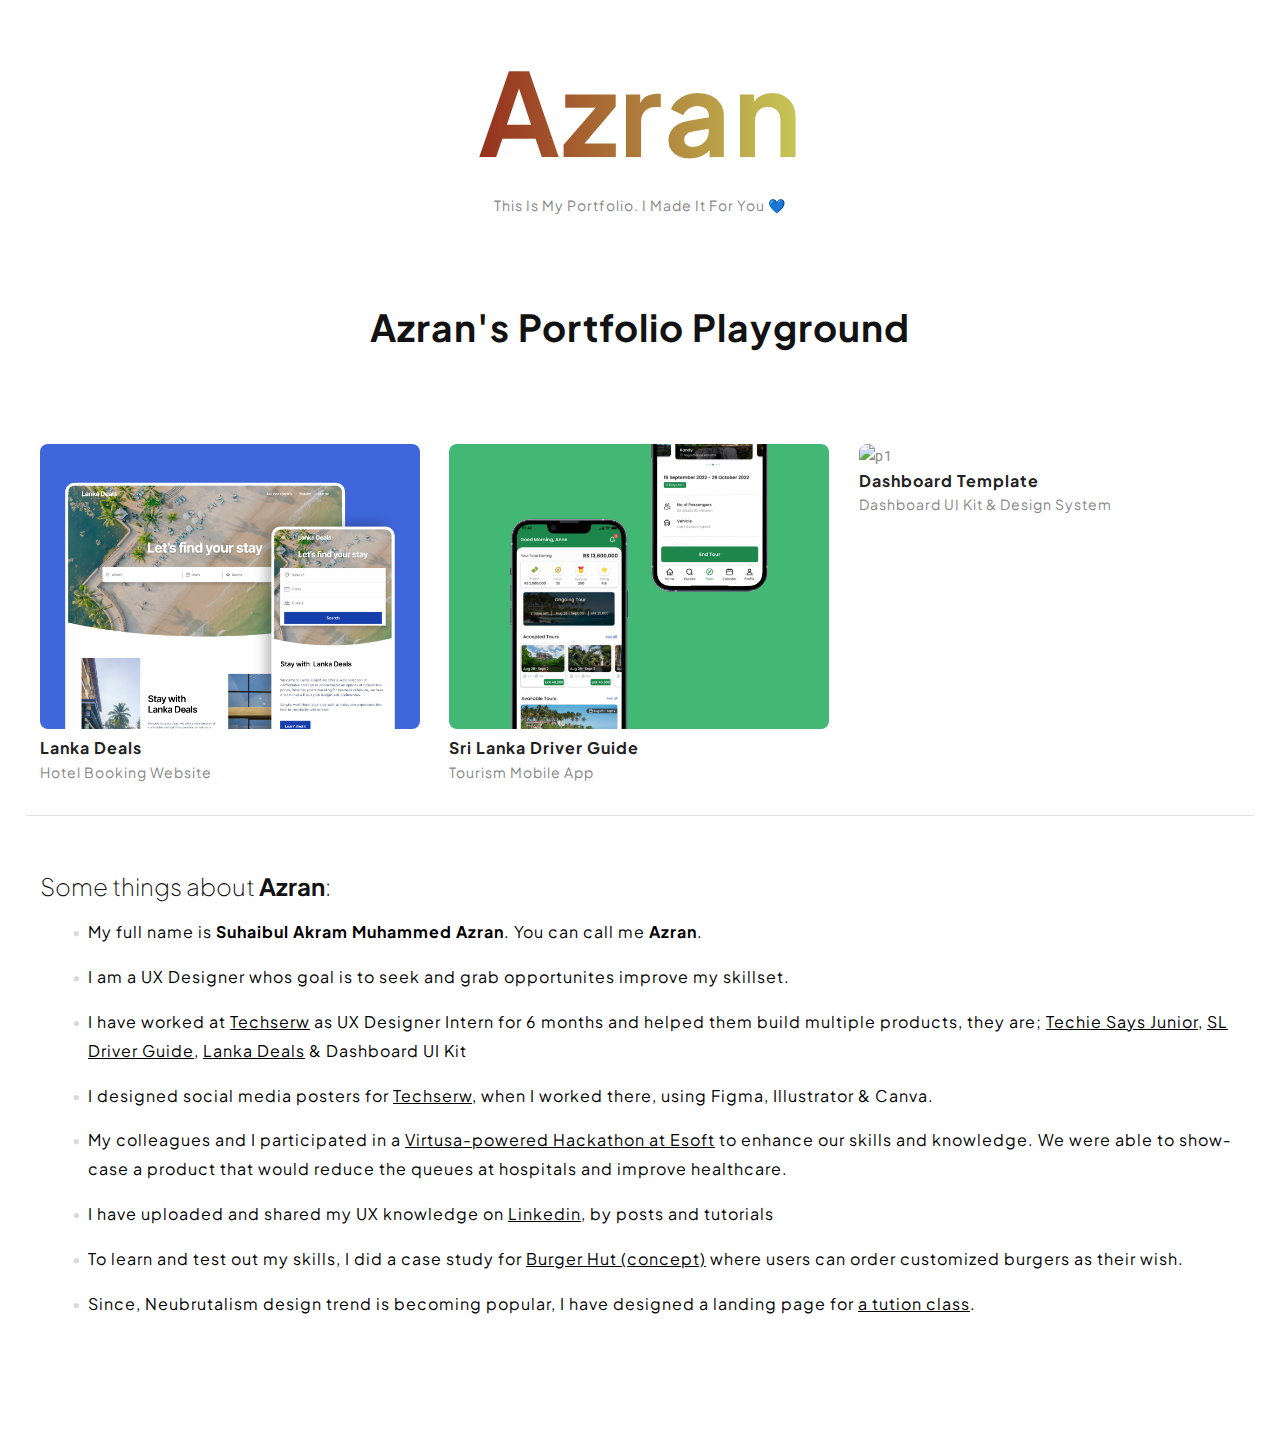
==== commit 1a769f93: "name change" ====
--- a/index.html
+++ b/index.html
@@ -26,7 +26,7 @@
 		<div class="container">
 			<header id="masthead" class="site-header">
 				<div class="site-branding">
-					<h1 class="site-title"><a href="index.html" rel="home" id="gradient">Muhammed Azran</a></h1>
+					<h1 class="site-title"><a href="index.html" rel="home" id="gradient">Azran</a></h1>
 
 				</div>
 				<!-- <nav id="site-navigation" class="main-navigation">
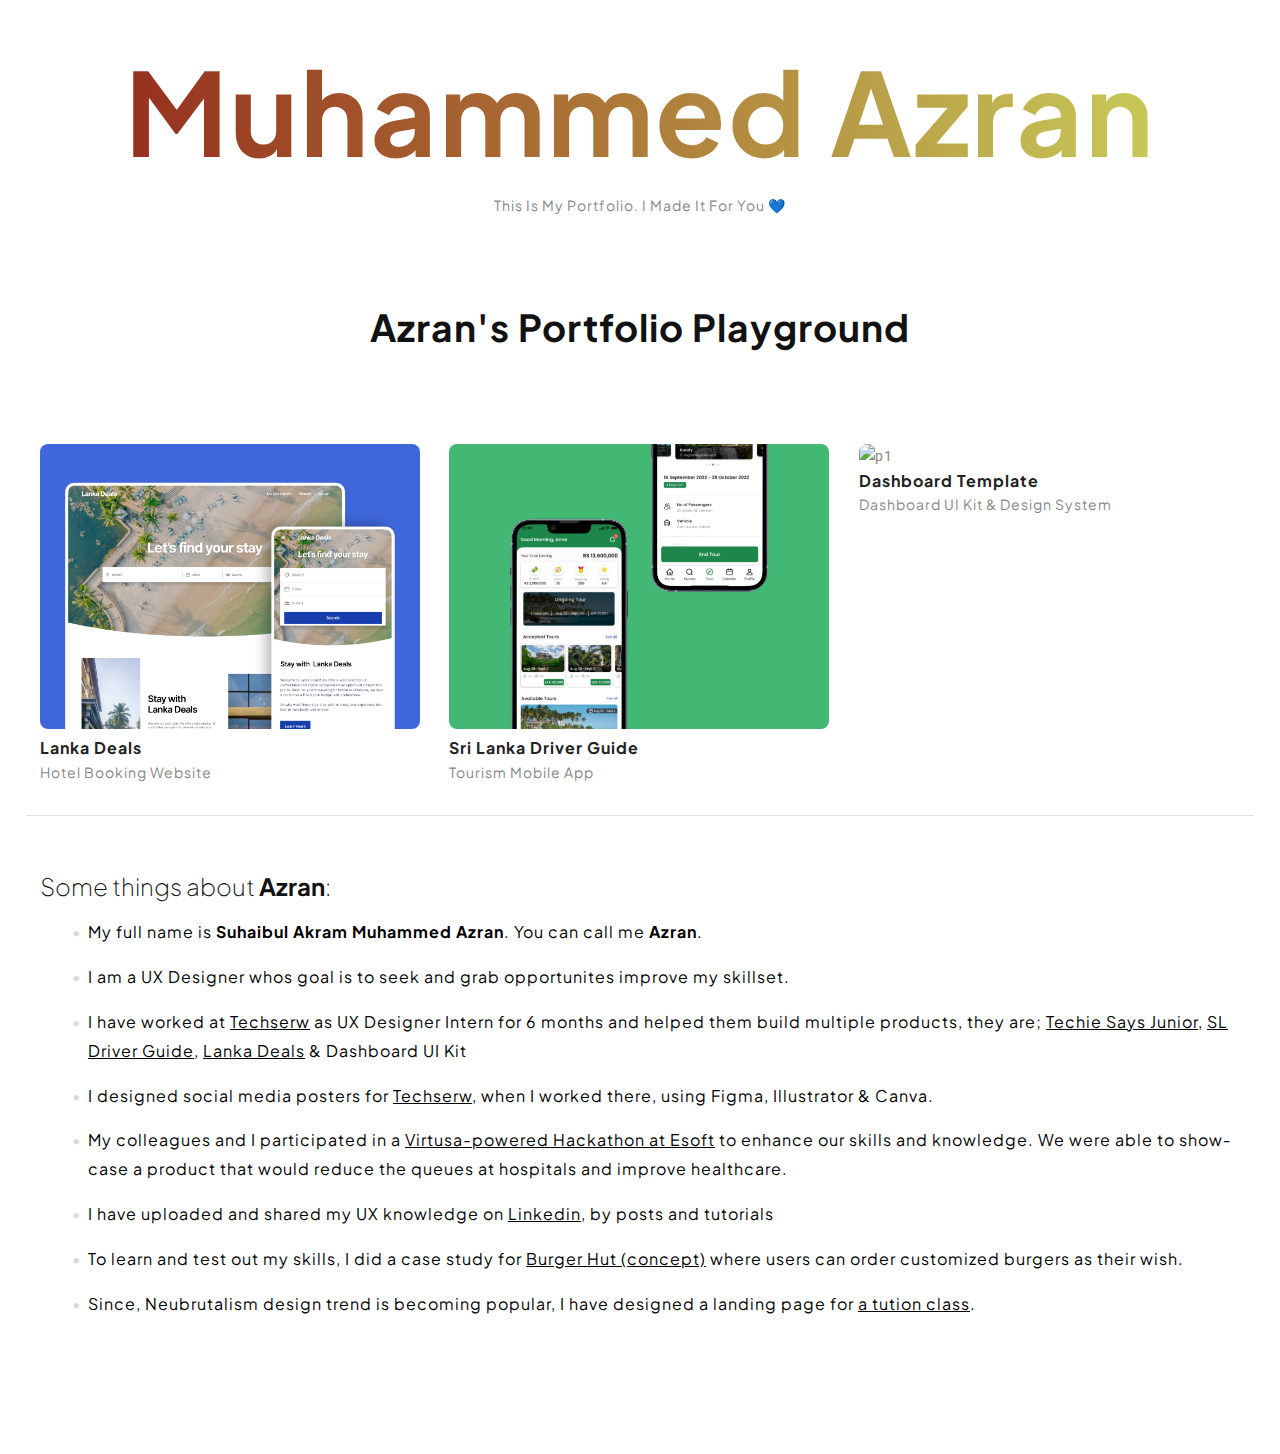
==== commit 52e5fc4e: "name change 2" ====
--- a/index.html
+++ b/index.html
@@ -26,7 +26,7 @@
 		<div class="container">
 			<header id="masthead" class="site-header">
 				<div class="site-branding">
-					<h1 class="site-title"><a href="index.html" rel="home" id="gradient">Azran</a></h1>
+					<h1 class="site-title"><a href="index.html" rel="home" id="gradient">Muhammed Azran</a></h1>
 
 				</div>
 				<!-- <nav id="site-navigation" class="main-navigation">
